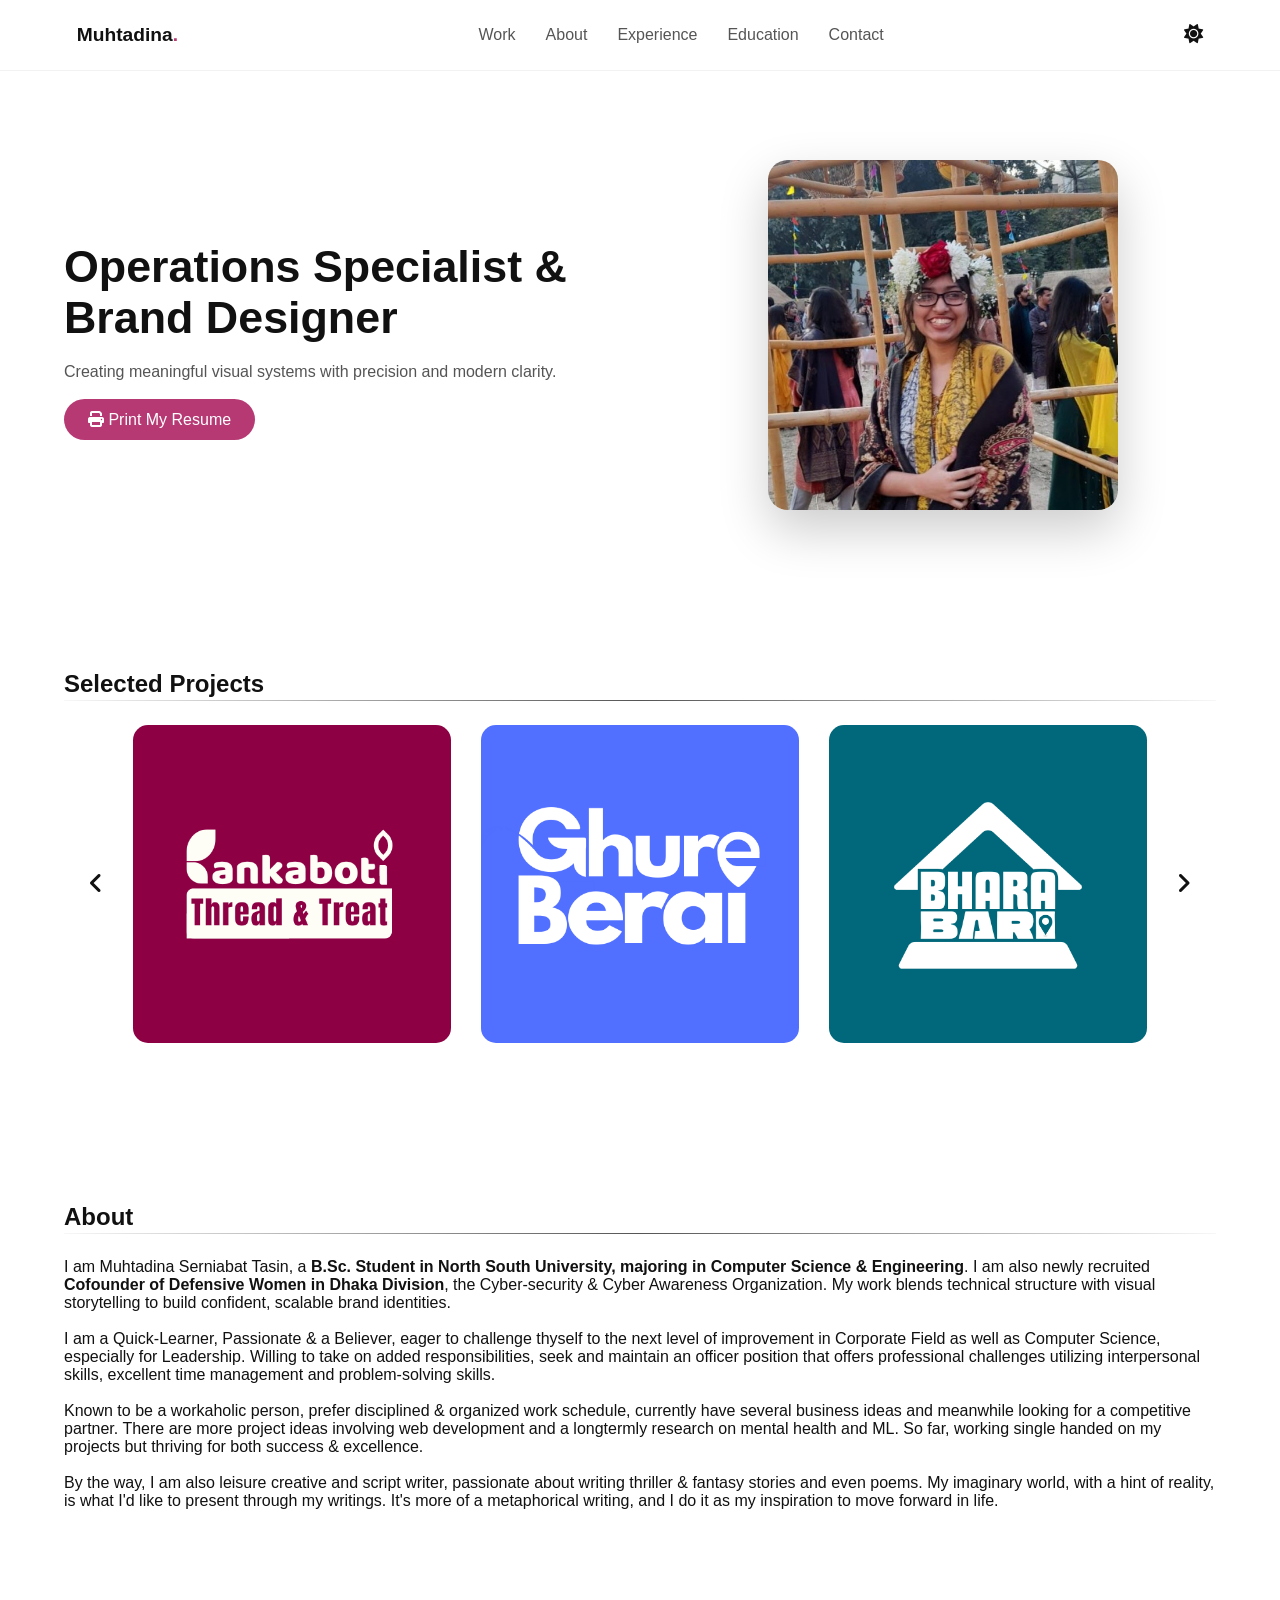
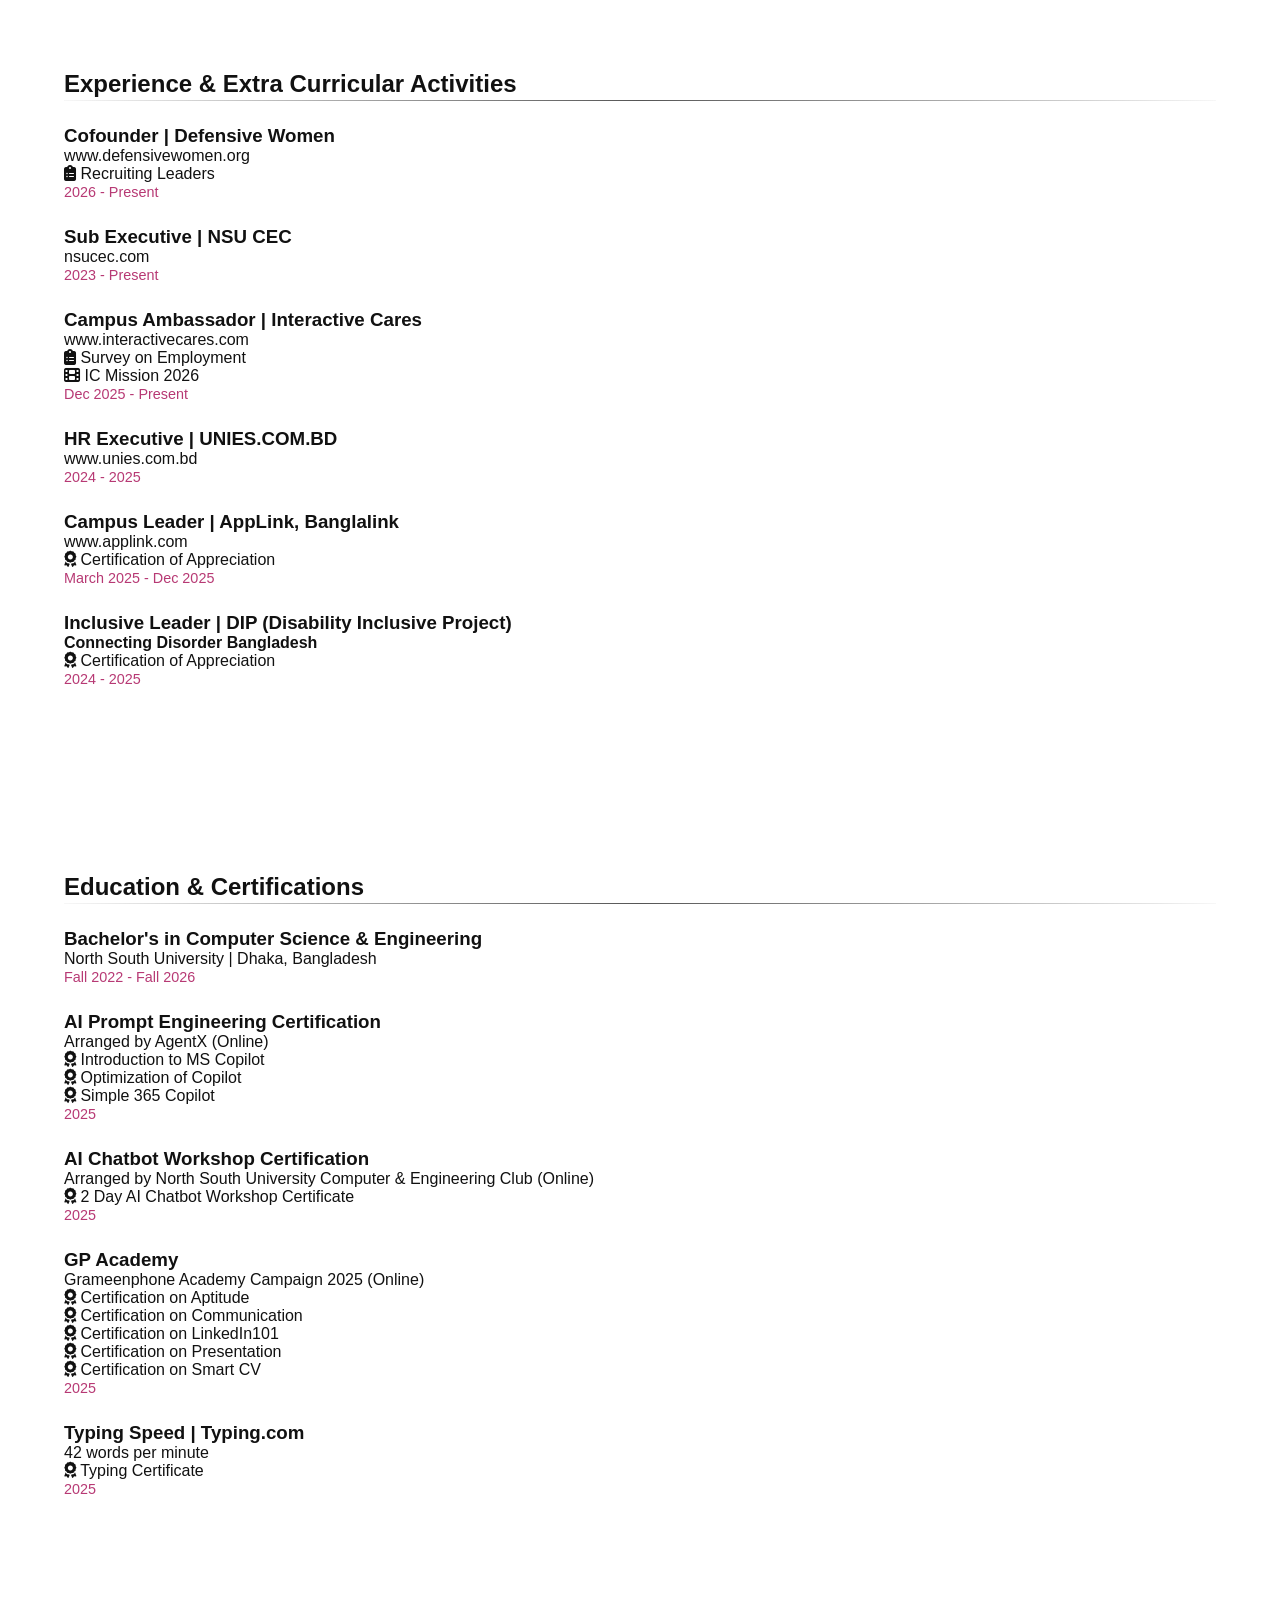
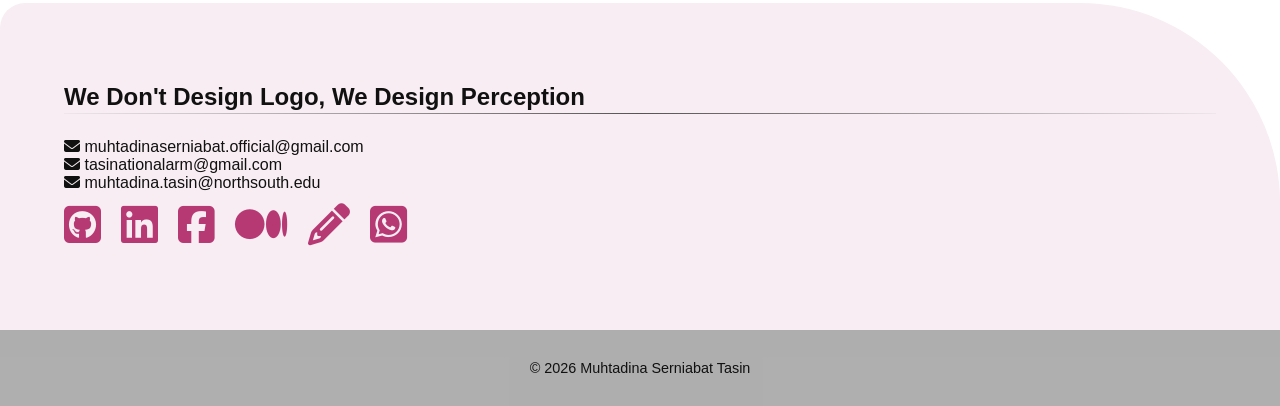
==== index.html @ e01508cd "first trial - brand designer portfolio - basic" ====
<!DOCTYPE html>
<html lang="en">
<head>
    <meta charset="UTF-8">
    <title>Muhtadina Serniabat Tasin</title>
    <meta name="viewport" content="width=device-width, initial-scale=1.0">

    <link href="https://fonts.googleapis.com/css2?family=Poppins:wght@300;400;600;800&display=swap" rel="stylesheet">
    <link rel="stylesheet" href="style.css">
    <link rel="stylesheet" href="https://cdnjs.cloudflare.com/ajax/libs/font-awesome/6.5.0/css/all.min.css">

</head>
<body>

<header>
    <nav class="container">
        <div class="logo">Muhtadina<span><b>.</b></span></div>

        <ul class="nav-links">
            <li><a href="#work">Work</a></li>
            <li><a href="#about">About</a></li>
            <li><a href="#experience">Experience</a></li>
            <li><a href="#education">Education</a></li>
            <!--<li><a href="#tools">Expertise</a></li>-->
            <li><a href="#contact">Contact</a></li>
        </ul>

        <div class="controls">
            <button id="theme-toggle"><i class="fa-solid fa-sun"></i></button>
            <div class="hamburger" id="hamburger">
                <span></span>
                <span></span>
                <span></span>
            </div>
        </div>
    </nav>
</header>

<section class="hero container">
    <div class="hero-flex">

        <div class="hero-text">
            <h1>Operations Specialist & Brand Designer</h1>
            <p>Creating meaningful visual systems with precision and modern clarity.</p>
            <a href="assets/resume.pdf" class="btn" target="_blank"><i class="fa-solid fa-print"></i> Print My Resume</a>
        </div>

        <div class="hero-image">
            <img src="assets/photo.jpg" alt="Muhtadina Serniabat Tasin">
        </div>

    </div>
</section>


<section id="work" class="work container">
    <h2>Selected Projects</h2>
    <div class="line"></div>

    <div class="carousel-container">
        <button class="arrow left" id="prev"><i class="fa-solid fa-angle-left"></i></button>
        <div class="carousel-wrapper">
        <div class="grid" id="carousel">
            <div class="card">
            <img src="assets/logos/kankaboti-inverse.png" alt="">
            <div class="overlay">
                <h3>Kankaboti Thread & Treat</h3>
                <div class="line"></div>
                <p>Bakery and Bottuques Brand metaphorically expressing the first letter of the Owner's name K as a butterfly's side, where the letter i presents the candle along with not just symbolizing the birthday candle, but also free-will; free-will to custommise the homemade goods.</p>
            </div>
            </div>

            <div class="card">
            <img src="assets/logos/ghureberai-inverse.png" alt="">
            <div class="overlay">
                <h3>Ghure Berai</h3>
                <div class="line"></div>
                <p>A Live-Mapping Website Brand where G stands for direction and e stands for Location Pin. The Color Green and Blue stand for the Calm Nature of Bangladesh.</p>
            </div>
            </div>

            <div class="card">
            <img src="assets/logos/BharaBari-inverse.png" alt="">
            <div class="overlay">
                <h3>Bhara Bari</h3>
                <div class="line"></div>
                <p>Rental House Service Brand especially to build a website, where the Location Pin in Letter - i stands for live-mapping feature.</p>
            </div>
            </div>

            <div class="card">
            <img src="assets/logos/AICatera-inverse.png" alt="">
            <div class="overlay">
                <h3>AI Catera</h3>
                <div class="line"></div>
                <p>An AI Based Catering System and Server Brand designed to implement in Restaurants to enhance their waitstaff system, replacing the waiters with simple cater machines.</p>
            </div>
            </div>

            <div class="card">
            <img src="assets/logos/ww-inverse.png" alt="">
            <div class="overlay">
                <h3>Whiskers & Wishes</h3>
                <div class="line"></div>
                <p>An Adoption Site with limited services just to Adopt Kittens. For a magical Visualization, the Letter i has a Star on it.</p>
            </div>
            </div>
        </div>
        </div>
        <button class="arrow right" id="next"><i class="fa-solid fa-angle-right"></i></button>
    </div>
</section>

<section id="about" class="about container">
    <h2>About</h2>
    <div class="line"></div>
    <p>
        I am Muhtadina Serniabat Tasin, a <b>B.Sc. Student in North South University, majoring 
        in Computer Science & Engineering</b>. I am also newly recruited <b>Cofounder
        of Defensive Women in Dhaka Division</b>, the Cyber-security & Cyber Awareness Organization. 
        My work blends technical structure with visual storytelling
        to build confident, scalable brand identities.
    </br>
    </br>
        I am a Quick-Learner, Passionate & a Believer, eager to challenge thyself to the 
        next level of improvement in Corporate Field as well as Computer Science, especially for Leadership. 
        Willing to take on added responsibilities, seek and maintain an officer position that offers 
        professional challenges utilizing interpersonal skills, excellent time management and problem-solving skills.
    </br>
    </br>
        Known to be a workaholic person, prefer disciplined & organized work schedule, 
        currently have several business ideas and meanwhile looking for a competitive partner. 
        There are more project ideas involving web development and a longtermly research on mental health and ML. So far, working single handed on my projects but thriving for both success & excellence.
    </br>
    </br>
        By the way, I am also leisure creative and script writer, passionate about writing thriller & fantasy stories and even poems. 
        My imaginary world, with a hint of reality, is what I'd like to present through my writings. It's more of a metaphorical writing, and I do it as my inspiration to move forward in life. 
    </p>
</section>

<section id="experience" class="achievements container">
    <h2>Experience & Extra Curricular Activities</h2>
    <div class="line"></div>

    <div class="timeline">
        <div class="timeline-item">
            <h3>Cofounder | Defensive Women</h3>
            <p>www.defensivewomen.org</p>
            <a href="https://forms.gle/N6rZ6SHcLqW2CNRSA" class="ex" target="_blank"><i class="fa-solid fa-clipboard-list"></i> Recruiting Leaders</a></br>
            <span>2026 - Present</span>
        </div>

        <div class="timeline-item">
            <h3>Sub Executive | NSU CEC</h3>
            <p>nsucec.com</p>
            <span>2023 - Present</span>
        </div>

        <div class="timeline-item">
            <h3>Campus Ambassador | Interactive Cares</h3>
            <p>www.interactivecares.com</p>
            <a href="https://forms.gle/6YZ4mcf4nHhk4Wwe7" class="ex" target="_blank"><i class="fa-solid fa-clipboard-list"></i> Survey on Employment</a></br>
            <a href="https://www.facebook.com/share/v/1ArR4DXmpF/" class="ex" target="_blank"><i class="fa-solid fa-film"></i> IC Mission 2026</a></br>
            <span>Dec 2025 - Present</span>
        </div>

        <div class="timeline-item">
            <h3>HR Executive | UNIES.COM.BD</h3>
            <p>www.unies.com.bd</p>
            <span>2024 - 2025</span>
        </div>

        <div class="timeline-item">
            <h3>Campus Leader | AppLink, Banglalink</h3>
            <p>www.applink.com</p>
            <a href="assets/certificates/1770057919396.jpg" class="ex" target="_blank"><i class="fa-solid fa-award"></i> Certification of Appreciation</a></br>
            <span>March 2025 - Dec 2025</span>
        </div>

        <div class="timeline-item">
            <h3>Inclusive Leader | DIP (Disability Inclusive Project)</h3>
            <p><b>Connecting Disorder Bangladesh</b></p>
            <p></p>
            <a href="assets/certificates/dip_certificate.pdf" class="ex" target="_blank"><i class="fa-solid fa-award"></i> Certification of Appreciation</a></br>
            <span>2024 - 2025</span>
        </div>
    </div>
</section>

<section id="education" class="achievements container">
    <h2>Education & Certifications</h2>
    <div class="line"></div>

    <div class="timeline">
        <div class="timeline-item">
            <h3>Bachelor's in Computer Science & Engineering</h3>
            <p>North South University | Dhaka, Bangladesh</p>
            <span>Fall 2022 - Fall 2026</span>
        </div>

        <div class="timeline-item">
            <h3>AI Prompt Engineering Certification</h3>
            <p>Arranged by AgentX (Online)</p>
            <a href="assets/certificates/intro_to_365copilot-muhtadina_ Microsoft Learn.pdf" class="ex" target="_blank"><i class="fa-solid fa-award"></i> Introduction to MS Copilot</a></br>
            <a href="assets/certificates/optimize - muhtadinaserniabattasin-2496 _ Microsoft Learn.pdf" class="ex" target="_blank"><i class="fa-solid fa-award"></i> Optimization of Copilot</a></br>
            <a href="assets/certificates/simple365copilot-muhtadina_ Microsoft Learn.pdf" class="ex" target="_blank"><i class="fa-solid fa-award"></i> Simple 365 Copilot</a></br>
            <span>2025</span>
        </div>

        <div class="timeline-item">
            <h3>AI Chatbot Workshop Certification</h3>
            <p>Arranged by North South University Computer & Engineering Club (Online)</p>
            <a href="assets/certificates/d8b42b38.png" class="ex" target="_blank"><i class="fa-solid fa-award"></i> 2 Day AI Chatbot Workshop Certificate</a></br>
            <span>2025</span>
        </div>

        <div class="timeline-item">
            <h3>GP Academy</h3>
            <p>Grameenphone Academy Campaign 2025 (Online)</p>
            <a href="assets/certificates/Certificate-aptitude.pdf" class="ex" target="_blank"><i class="fa-solid fa-award"></i> Certification on Aptitude</a></br>
            <a href="assets/certificates/Certificate-artofCommunication.pdf" class="ex" target="_blank"><i class="fa-solid fa-award"></i> Certification on Communication</a></br>
            <a href="assets/certificates/Certificate-linkedin101.pdf" class="ex" target="_blank"><i class="fa-solid fa-award"></i> Certification on LinkedIn101</a></br>
            <a href="assets/certificates/Certificate-presentation.pdf" class="ex" target="_blank"><i class="fa-solid fa-award"></i> Certification on Presentation</a></br>
            <a href="assets/certificates/Certificate-smartCV.pdf" class="ex" target="_blank"><i class="fa-solid fa-award"></i> Certification on Smart CV</a></br>
            <span>2025</span>
        </div>

        <div class="timeline-item">
            <h3>Typing Speed | Typing.com</h3>
            <p>42 words per minute</p>
            <a href="assets/certificates/TypingCertification.pdf" class="ex" target="_blank"><i class="fa-solid fa-award"></i> Typing Certificate</a></br>
            <span>2025</span>
        </div>
    </div>
</section>

<!--<section id="tools" class="achievements container">
    <h2>Expertise: Tools & Software</h2>
    <div class="line"></div>
    <i class="fa-brands fa-figma"></i>
    
    <i class="fa-solid fa-clipboard-question"></i>
</section>-->

<div class="contact_div">
<section id="contact" class="contact container">
    <h2>We Don't Design Logo, We Design Perception</h2>
    <div class="line"></div>
    <p><i class="fa-solid fa-envelope"></i> muhtadinaserniabat.official@gmail.com</p>
    <p><i class="fa-solid fa-envelope"></i> tasinationalarm@gmail.com</p>
    <p><i class="fa-solid fa-envelope"></i> muhtadina.tasin@northsouth.edu</p>
    <div class="links">
        <a href="https://github.com/Muhtadina" target="_blank"><i class="fa-brands fa-square-github"></i></a>
        <a href="https://linkedin.com/in/muhtadina-serniabat-tasin" target="_blank"><i class="fa-brands fa-linkedin"></i></a>
        <a href="https://www.facebook.com/mutadinaserniabat.tasin/" target="_blank"><i class="fa-brands fa-square-facebook"></i></a>
        <a href="https://medium.com/@muhtadinatasin" target="_blank"><i class="fa-brands fa-medium"></i></a>
        <a href="https://www.wattpad.com/user/d_pressed_chicken" target="_blank"><i class="fa-solid fa-pencil"></i></a>
        <a href="https://whatsapp.com/" target="_blank"><i class="fa-brands fa-square-whatsapp"></i></a>
    </div>
</section>
</div>

<footer>
    <p>© 2026 Muhtadina Serniabat Tasin</p>
</footer>

<script src="script.js"></script>
</body>
</html>
---- style.css ----
:root {
    --bg: #ffffff;
    --text: #111111;
    --secondary: #555;
    --secondary-hover: #111111;
    --accent: #b73974;
    --accent-hover: #ff8fc3;
    --card-bg: #f5f5f5;
    --nav-shadow: rgb(255 255 255 10%);
    --line:linear-gradient(1deg, 
    transparent, #555, transparent);
    --footer: #828282a4;
    --contact:#f7edf3;
    --box-shadow: 0 20px 50px rgba(0,0,0,0.2);
}

[data-theme="dark"] {
    --bg: #0f0f14;
    --text: #ffffff;
    --secondary: #aaaaaa;
    --secondary-hover: #ffffff;
    --accent: #b73974;
    --accent-hover: #ff8fc3;
    --card-bg: #1a1a25;
    --nav-shadow: rgba(255, 255, 255, 0.5);
    --line: linear-gradient(0deg, 
    transparent, #c6c6c6, transparent);
    --footer: #000000;
    --contact:#1d0011;
    --box-shadow: 0 20px 50px rgba(255, 255, 255, 0.2);
}

* {
    margin: 0;
    padding: 0;
    box-sizing: border-box;
    transition: background 0.3s ease, color 0.3s ease;
}

body {
    font-family: 'Verdana', sans-serif;
    background: var(--bg);
    color: var(--text);
}

.container {
    width: min(1200px, 90%);
    margin: auto;
    padding: 80px 0;
}

/* NAV */

header {
    position: fixed;
    top: 0;
    left: 0;
    width: 100%;
    background: var(--bg);
    z-index: 1000;
    border-bottom: 1px solid rgba(0,0,0,0.05);
}

nav {
    display: flex;
    justify-content: space-between;
    align-items: center;
    height: 70px;          /* Controlled height */
    padding: 0;            /* Remove vertical padding */
}

/* Make logo smaller */
.logo {
    font-weight: 800;
    font-size: 1.2rem;     
}

header .container {
    padding-left: 6%;
    padding-right: 6%;
    padding-top: 0;
    padding-bottom: 0;
    width: 100%;

    /*Glassmorphism Effect
    background: rgb(15 23 42/60%);*/

    backdrop-filter: blur(14px);
    -webskit-backdrop-filter: blur(14px);
    border-bottom: 1px solid var(--nav-shadow);
}


.logo span {
    color: var(--accent);
}

.nav-links {
    display: flex;
    gap: 30px;
    list-style: none;
}

.nav-links a {
    text-decoration: none;
    color: var(--secondary);
}

.nav-links a:hover{
    color: var(--secondary-hover);
    transition: 0.3s;
    border-bottom: 1.5px solid var(--secondary-hover);
}

.controls {
    display: flex;
    gap: 15px;
    align-items: center;
}

.controls button{
    color:var(--text);
}

#theme-toggle {
    border: none;
    background: none;
    font-size: 1.2rem;
    cursor: pointer;
}

/* Hamburger */

.hamburger {
    display: none;
    flex-direction: column;
    gap: 4px;
    cursor: pointer;
}

.hamburger span {
    width: 25px;
    height: 3px;
    background: var(--text);
}

/* HERO */

.hero {
    padding-top: 160px;
}

.hero h1 {
    font-size: clamp(2rem, 5vw, 2.8rem);
    margin-bottom: 20px;
}

.hero p {
    color: var(--secondary);
    margin-bottom: 30px;
}

.btn {
    background: var(--accent);
    padding: 12px 24px;
    border-radius: 30px;
    text-decoration: none;
    color: white;
}

.btn:hover{
    background: var(--accent-hover);
    color: #000000;
}

.hero-flex {
    display: flex;
    align-items: center;
    justify-content: space-between;
    gap: 60px;
}

.hero-text {
    flex: 1;
}

.hero-image {
    flex: 1;
    display: flex;
    justify-content: center;
}

.hero-image img {
    width: 350px;
    max-width: 100%;
    border-radius: 20px;
    box-shadow: var(--box-shadow);
}

@media (max-width: 768px) {

    .hero-flex {
        flex-direction: column;
        text-align: center;
    }

    .hero-image {
        margin-top: 30px;
    }

    .hero-image img {
        width: 250px;
    }
}

/* Horizontal Line*/
.line{
    width: 100%;
    height: 1px; 
    background: var(--line);
    margin-top: 2px;
    margin-bottom: 24px;
}

/* WORK */
.grid {
    display: flex;
    gap: 30px;
    transition: transform 0.5s ease;
}

.card {
    min-width: calc((100% - 60px) / 3);
}

/* Tablet */
@media (max-width: 992px) {
    .card {
        min-width: calc((100% - 30px) / 2);
    }
}

/* Mobile */
@media (max-width: 600px) {
    .card {
        min-width: 100%;
    }
}

.carousel-container {
    position: relative;
    margin: 0 6%;
}

.carousel-wrapper {
    overflow: hidden;
}

/* arrows */
.arrow {
    position: absolute;
    top: 50%;
    transform: translateY(-50%);
    border: none;
    color: var(--text);
    font-size: 1.5rem;
    padding: 12px 16px;
    cursor: pointer;
    border-radius: 50%;
    z-index: 20;
    background: none;
}

.arrow:hover{
    background: var(--accent);
    transition: 0.5s;
}

.arrow.left {
    left: -60px;  /* outside */
}

.arrow.right {
    right: -60px; /* outside */
}

.card {
    position: relative;
    border-radius: 15px;
    overflow: hidden;
}

.card img {
    width: 100%;
    display: block;
}

.overlay {
    position: absolute;
    bottom: 0;
    background: linear-gradient(to top, rgba(0,0,0,0.7), transparent);
    color: white;
    padding: 20px;
    opacity: 0;
    transition: 0.4s;
}

.card:hover .overlay{
    opacity: 1;
}

.card:hover img{
    filter: blur(10px);
    -webskit-filter: blur(10px);
    transition: 0.4s;
}

/* TIMELINE */

.timeline-item {
    margin-bottom: 25px;
}

.timeline-item span {
    color: var(--accent);
    font-size: 0.9rem;
}

.timeline-item a{
    text-decoration: none;
    color: var(--text);
    padding-top: 5px;
}

/* CONTACT */
.contact_div{
    background: var(--contact);
    border-top-left-radius:25px;
    border-top-right-radius:200px;
    border-top: 2px solid var(--nav-shadow);
}

.links {
    display: flex;
    gap: 20px;
    margin-top: 10px;
}

.links a {
    text-decoration: none;
    color: var(--accent);
    font-size: 42px;
}

/* FOOTER */

footer {
    text-align: center;
    padding: 30px;
    font-size: 0.9rem;
    background-color: var(--footer);
}

/* MOBILE */

@media(max-width: 768px) {

    .nav-links {
        position: fixed;
        top: 70px;
        right: -100%;
        background: var(--bg);
        flex-direction: column;
        width: 200px;
        padding: 30px;
        transition: 0.3s;
    }

    .nav-links.active {
        right: 0;
    }

    .hamburger {
        display: flex;
    }
}
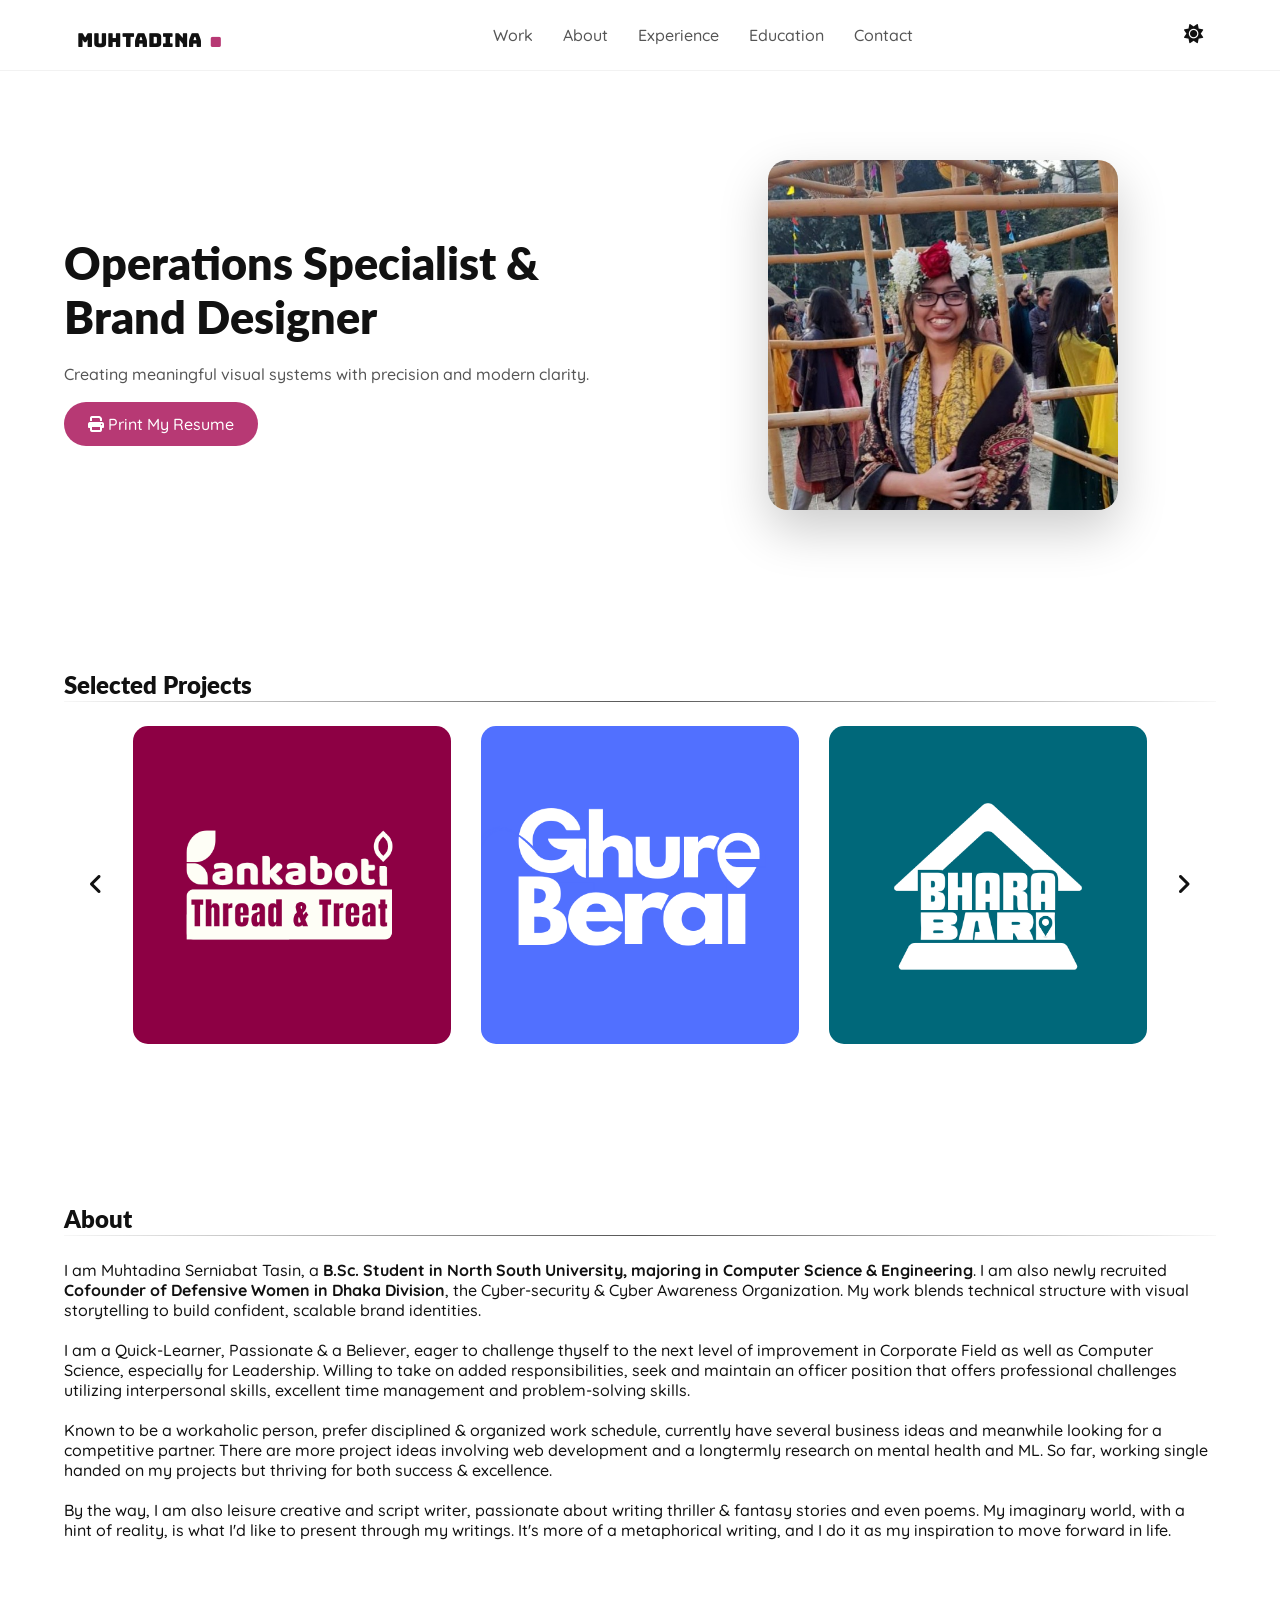
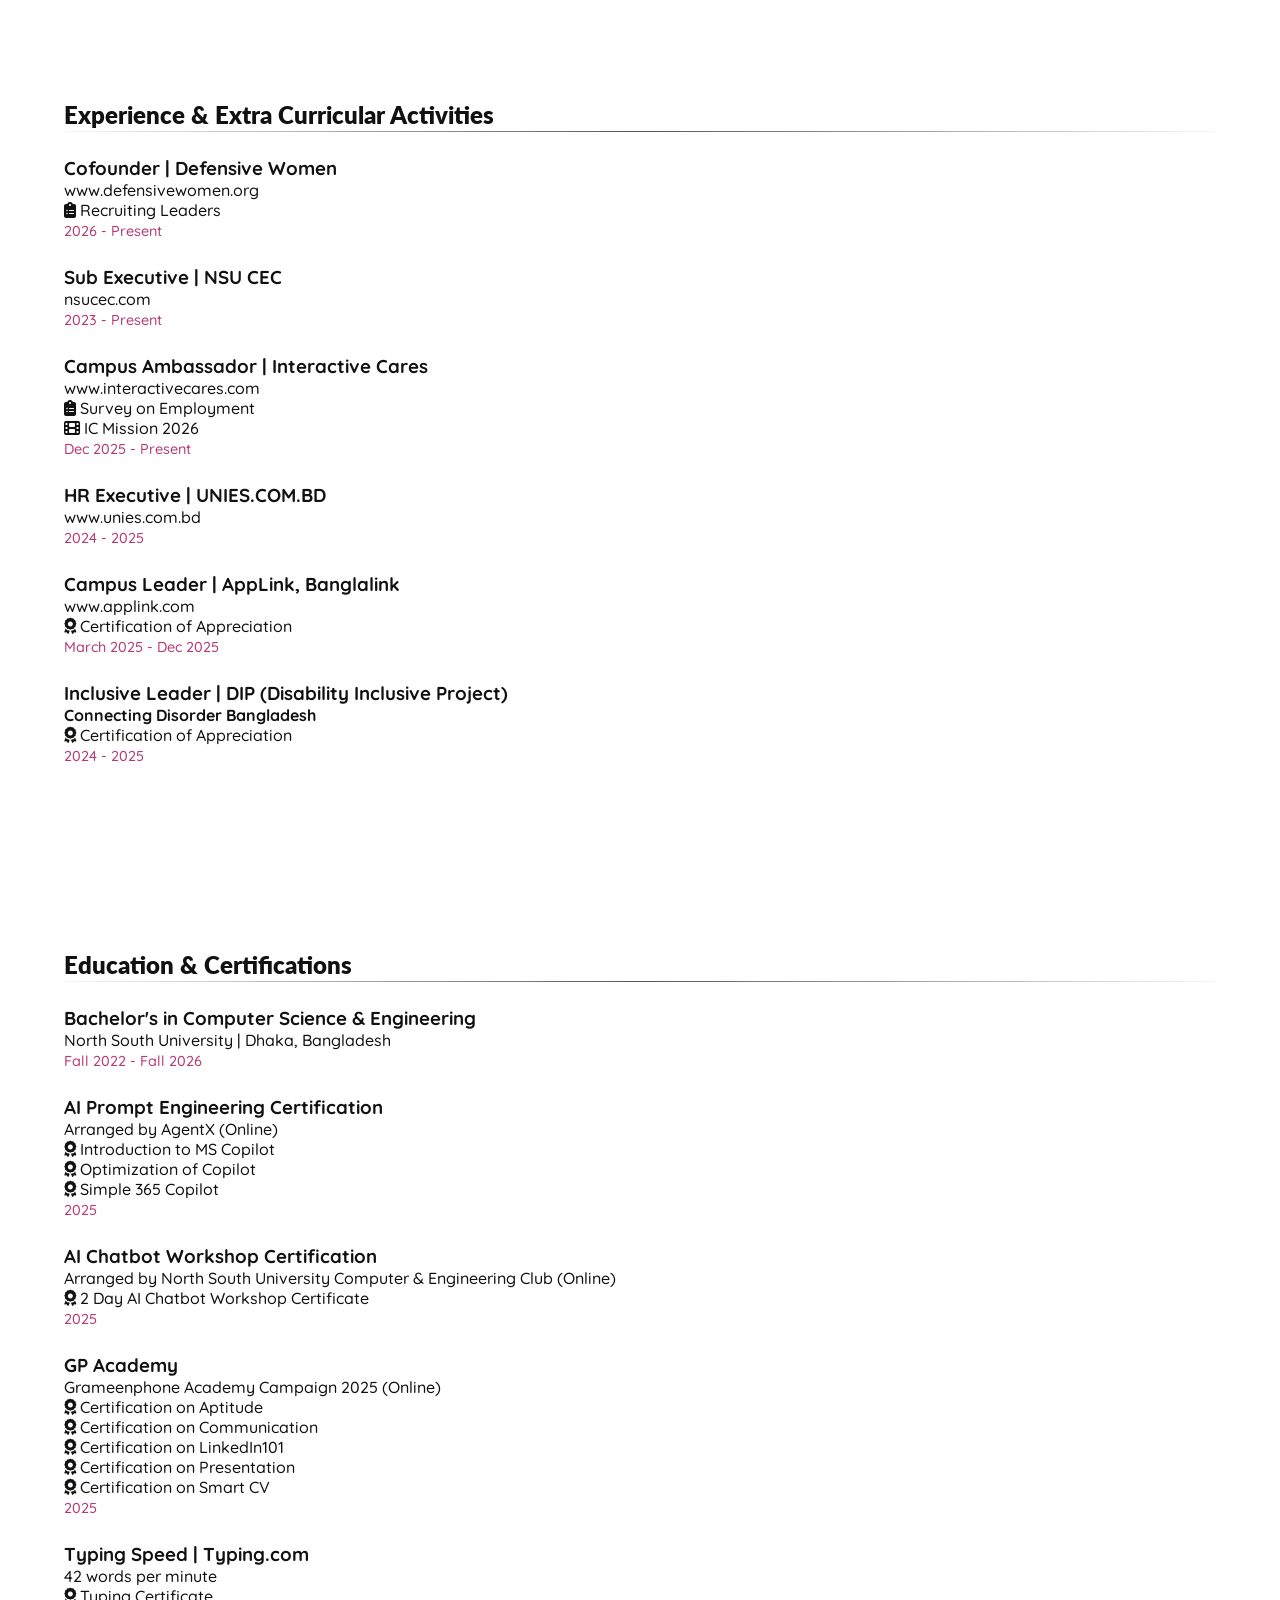
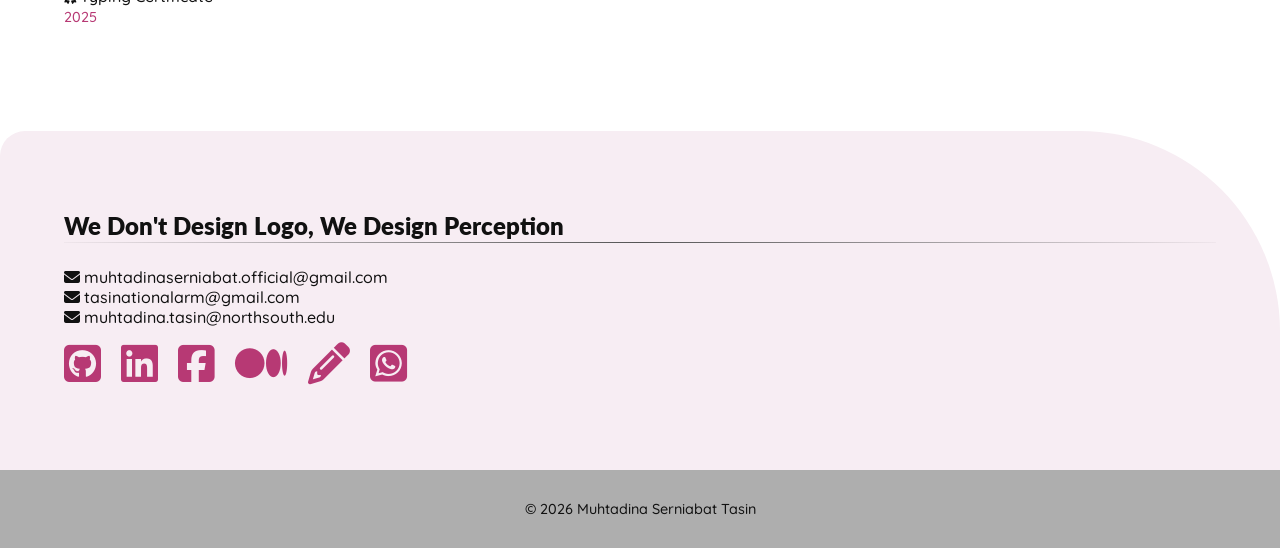
==== commit 5d4ca81a: "update 1" ====
--- a/index.html
+++ b/index.html
@@ -9,12 +9,16 @@
     <link rel="stylesheet" href="style.css">
     <link rel="stylesheet" href="https://cdnjs.cloudflare.com/ajax/libs/font-awesome/6.5.0/css/all.min.css">
 
+    <link rel="preconnect" href="https://fonts.googleapis.com">
+    <link rel="preconnect" href="https://fonts.gstatic.com" crossorigin>
+    <link href="https://fonts.googleapis.com/css2?family=Anton&family=Arimo:ital,wght@0,400..700;1,400..700&family=Betania+Patmos+In&family=Betania+Patmos+In+GDL&family=Bungee&family=Hind+Siliguri:wght@300;400;500;600;700&family=Inconsolata:wght@200..900&family=Lato:ital,wght@0,100;0,300;0,400;0,700;0,900;1,100;1,300;1,400;1,700;1,900&family=Lobster+Two:ital,wght@0,400;0,700;1,400;1,700&family=Merriweather:ital,opsz,wght@0,18..144,300..900;1,18..144,300..900&family=Montserrat:ital,wght@0,100..900;1,100..900&family=Oswald:wght@200..700&family=Playwrite+AT:ital,wght@0,100..400;1,100..400&family=Quicksand:wght@300..700&family=Roboto+Condensed:ital,wght@0,100..900;1,100..900&family=Roboto:ital,wght@0,100..900;1,100..900&family=Ubuntu:ital,wght@0,300;0,400;0,500;0,700;1,300;1,400;1,500;1,700&display=swap" rel="stylesheet">
+
 </head>
 <body>
 
 <header>
     <nav class="container">
-        <div class="logo">Muhtadina<span><b>.</b></span></div>
+        <div class="logo">Muhtadina<span><b> .</b></span></div>
 
         <ul class="nav-links">
             <li><a href="#work">Work</a></li>
@@ -63,47 +67,47 @@
         <div class="grid" id="carousel">
             <div class="card">
             <img src="assets/logos/kankaboti-inverse.png" alt="">
-            <div class="overlay">
+            <a href="kankaboti.html"><div class="overlay">
                 <h3>Kankaboti Thread & Treat</h3>
                 <div class="line"></div>
                 <p>Bakery and Bottuques Brand metaphorically expressing the first letter of the Owner's name K as a butterfly's side, where the letter i presents the candle along with not just symbolizing the birthday candle, but also free-will; free-will to custommise the homemade goods.</p>
-            </div>
+            </div></a>
             </div>
 
             <div class="card">
             <img src="assets/logos/ghureberai-inverse.png" alt="">
-            <div class="overlay">
+            <a href="ghureberai.html"><div class="overlay">
                 <h3>Ghure Berai</h3>
                 <div class="line"></div>
                 <p>A Live-Mapping Website Brand where G stands for direction and e stands for Location Pin. The Color Green and Blue stand for the Calm Nature of Bangladesh.</p>
-            </div>
+            </div></a>
             </div>
 
             <div class="card">
             <img src="assets/logos/BharaBari-inverse.png" alt="">
-            <div class="overlay">
+            <a href="bharabari.html"><div class="overlay">
                 <h3>Bhara Bari</h3>
                 <div class="line"></div>
                 <p>Rental House Service Brand especially to build a website, where the Location Pin in Letter - i stands for live-mapping feature.</p>
-            </div>
+            </div></a>
             </div>
 
             <div class="card">
             <img src="assets/logos/AICatera-inverse.png" alt="">
-            <div class="overlay">
+            <a href="aicatera.html"><div class="overlay">
                 <h3>AI Catera</h3>
                 <div class="line"></div>
                 <p>An AI Based Catering System and Server Brand designed to implement in Restaurants to enhance their waitstaff system, replacing the waiters with simple cater machines.</p>
-            </div>
+            </div></a>
             </div>
 
             <div class="card">
             <img src="assets/logos/ww-inverse.png" alt="">
-            <div class="overlay">
+            <a href="ww.html"><div class="overlay">
                 <h3>Whiskers & Wishes</h3>
                 <div class="line"></div>
                 <p>An Adoption Site with limited services just to Adopt Kittens. For a magical Visualization, the Letter i has a Star on it.</p>
-            </div>
+            </div></a>
             </div>
         </div>
         </div>
--- a/style.css
+++ b/style.css
@@ -38,9 +38,15 @@
 }
 
 body {
-    font-family: 'Verdana', sans-serif;
+    font-family: 'Quicksand', sans-serif;
+    font-weight: 500;
     background: var(--bg);
     color: var(--text);
+}
+
+body h1, h2{
+    font-family: 'Lato', sans-serif;
+    font-weight: 800; 
 }
 
 .container {
@@ -71,8 +77,12 @@
 
 /* Make logo smaller */
 .logo {
-    font-weight: 800;
+    font-family: "Bungee", sans-serif;
+    font-weight: 400;
     font-size: 1.2rem;     
+}
+.logo b{
+    font-size: 2rem;
 }
 
 header .container {
@@ -211,6 +221,13 @@
     .hero-image img {
         width: 250px;
     }
+}
+
+.logo-bg img{
+    width: 70%;
+    height: 50%;
+    border-radius: 5px;
+    border: 2px solid rgb(51, 0, 255);
 }
 
 /* Horizontal Line*/
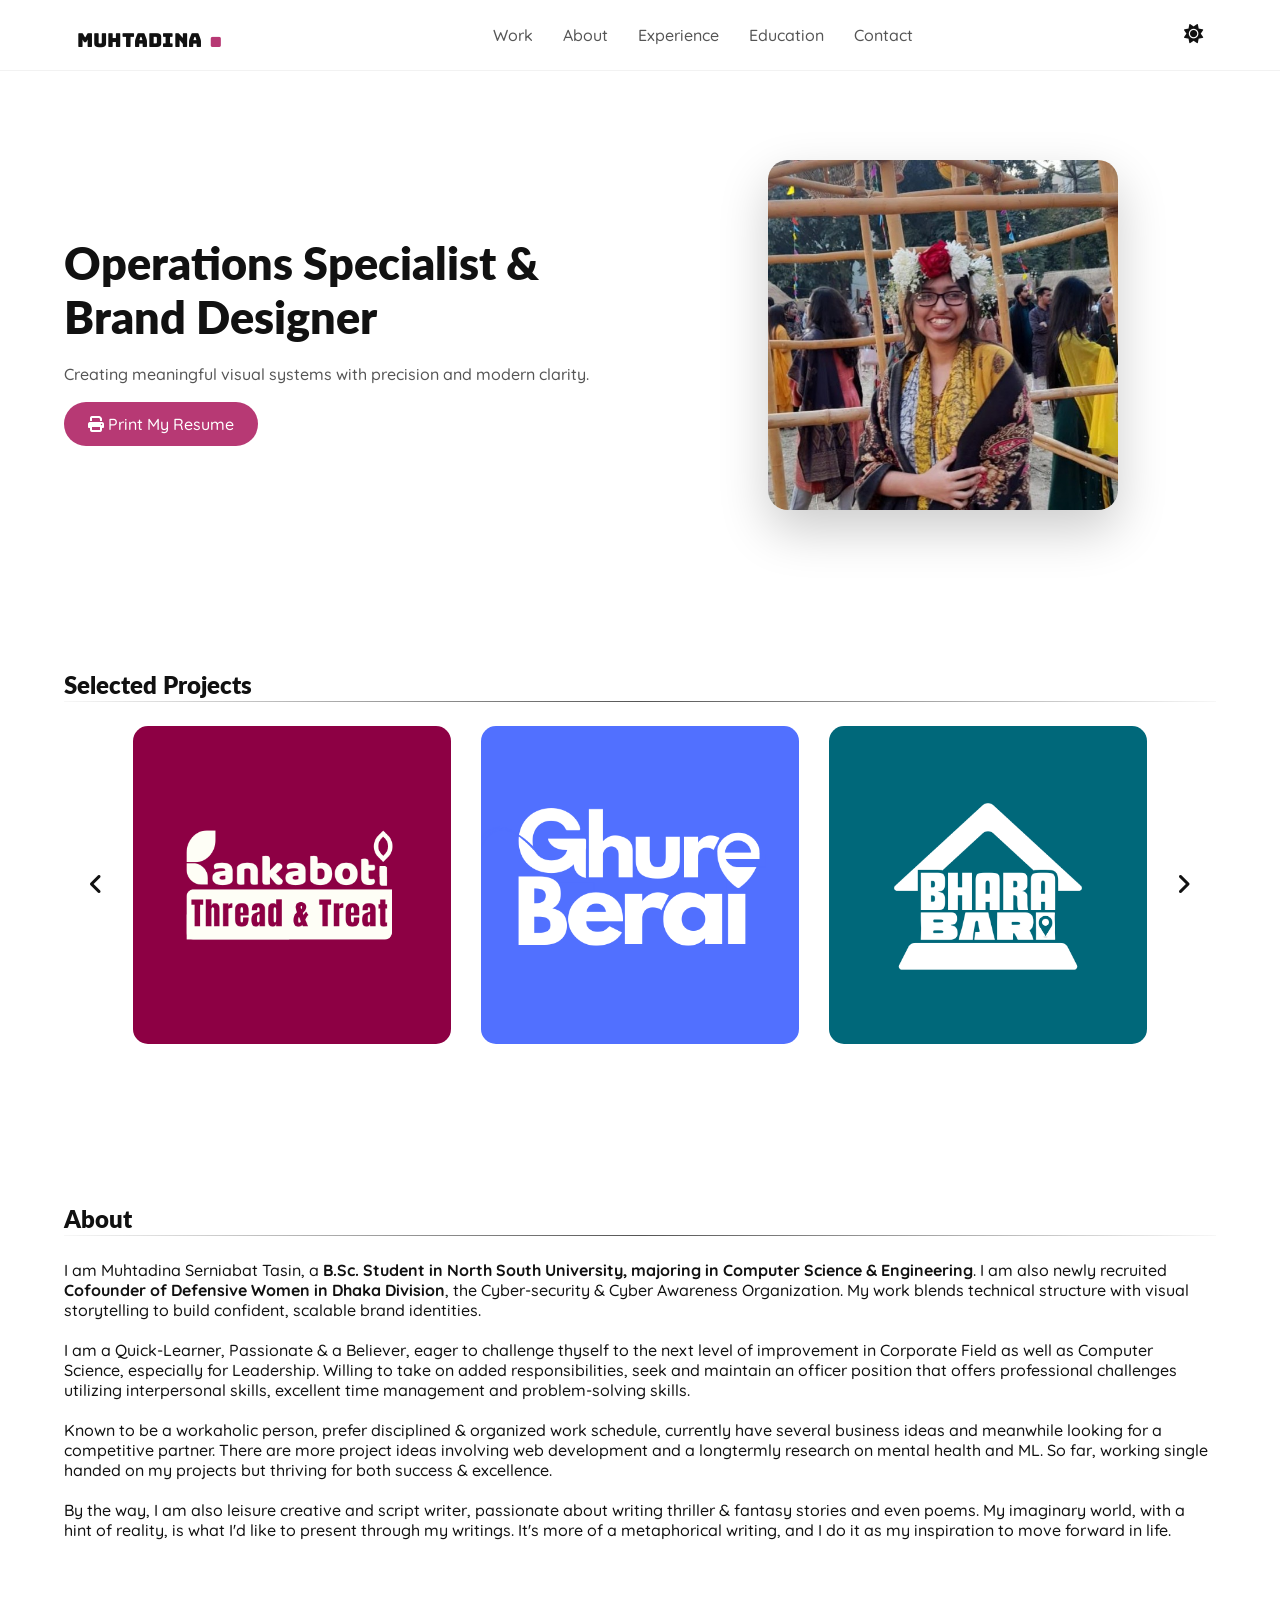
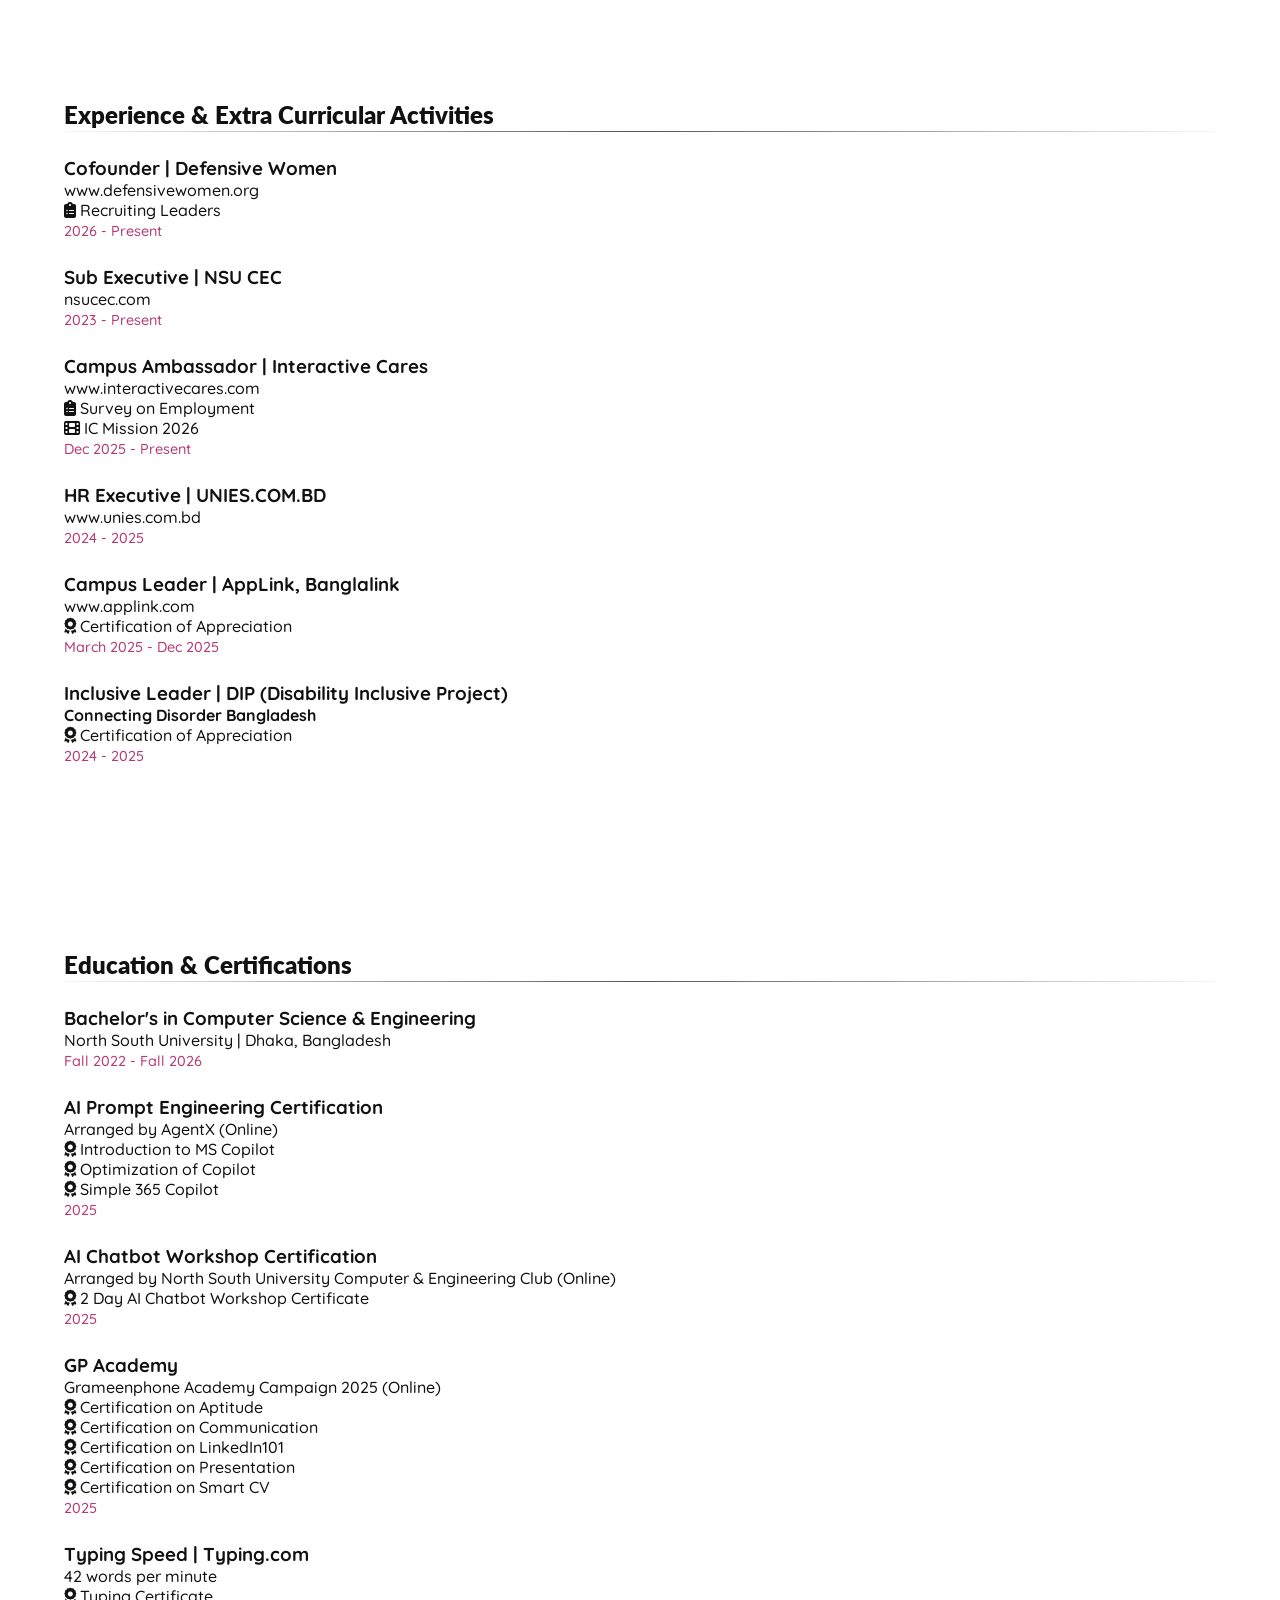
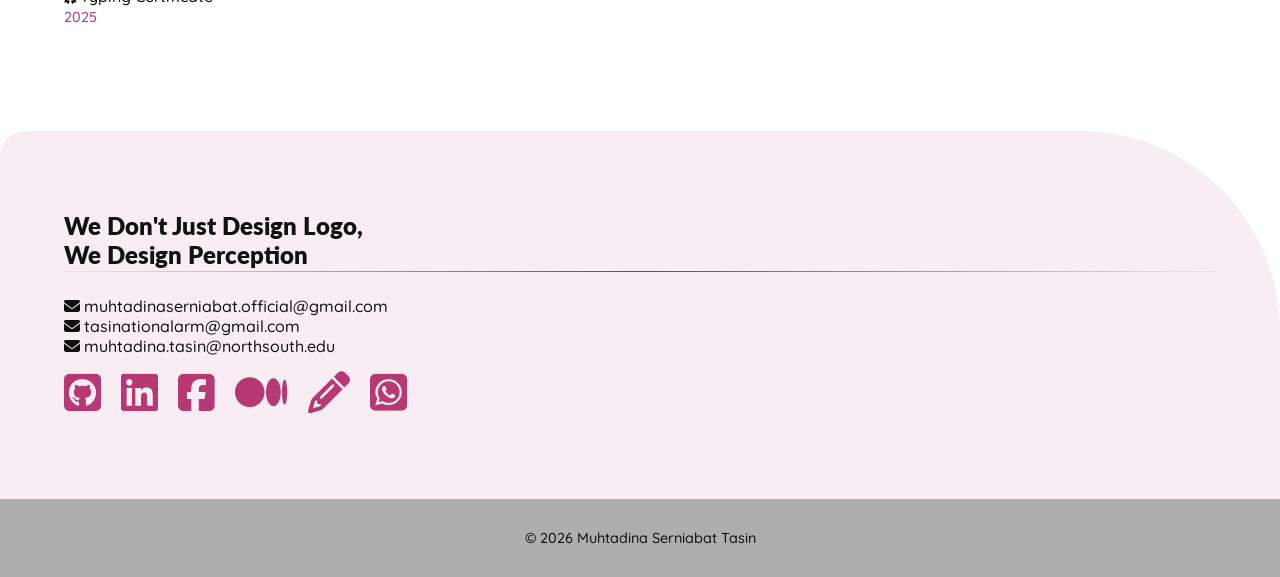
==== commit f7d81be9: "update 2" ====
--- a/index.html
+++ b/index.html
@@ -248,7 +248,7 @@
 
 <div class="contact_div">
 <section id="contact" class="contact container">
-    <h2>We Don't Design Logo, We Design Perception</h2>
+    <h2>We Don't Just Design Logo, </br>We Design Perception</h2>
     <div class="line"></div>
     <p><i class="fa-solid fa-envelope"></i> muhtadinaserniabat.official@gmail.com</p>
     <p><i class="fa-solid fa-envelope"></i> tasinationalarm@gmail.com</p>
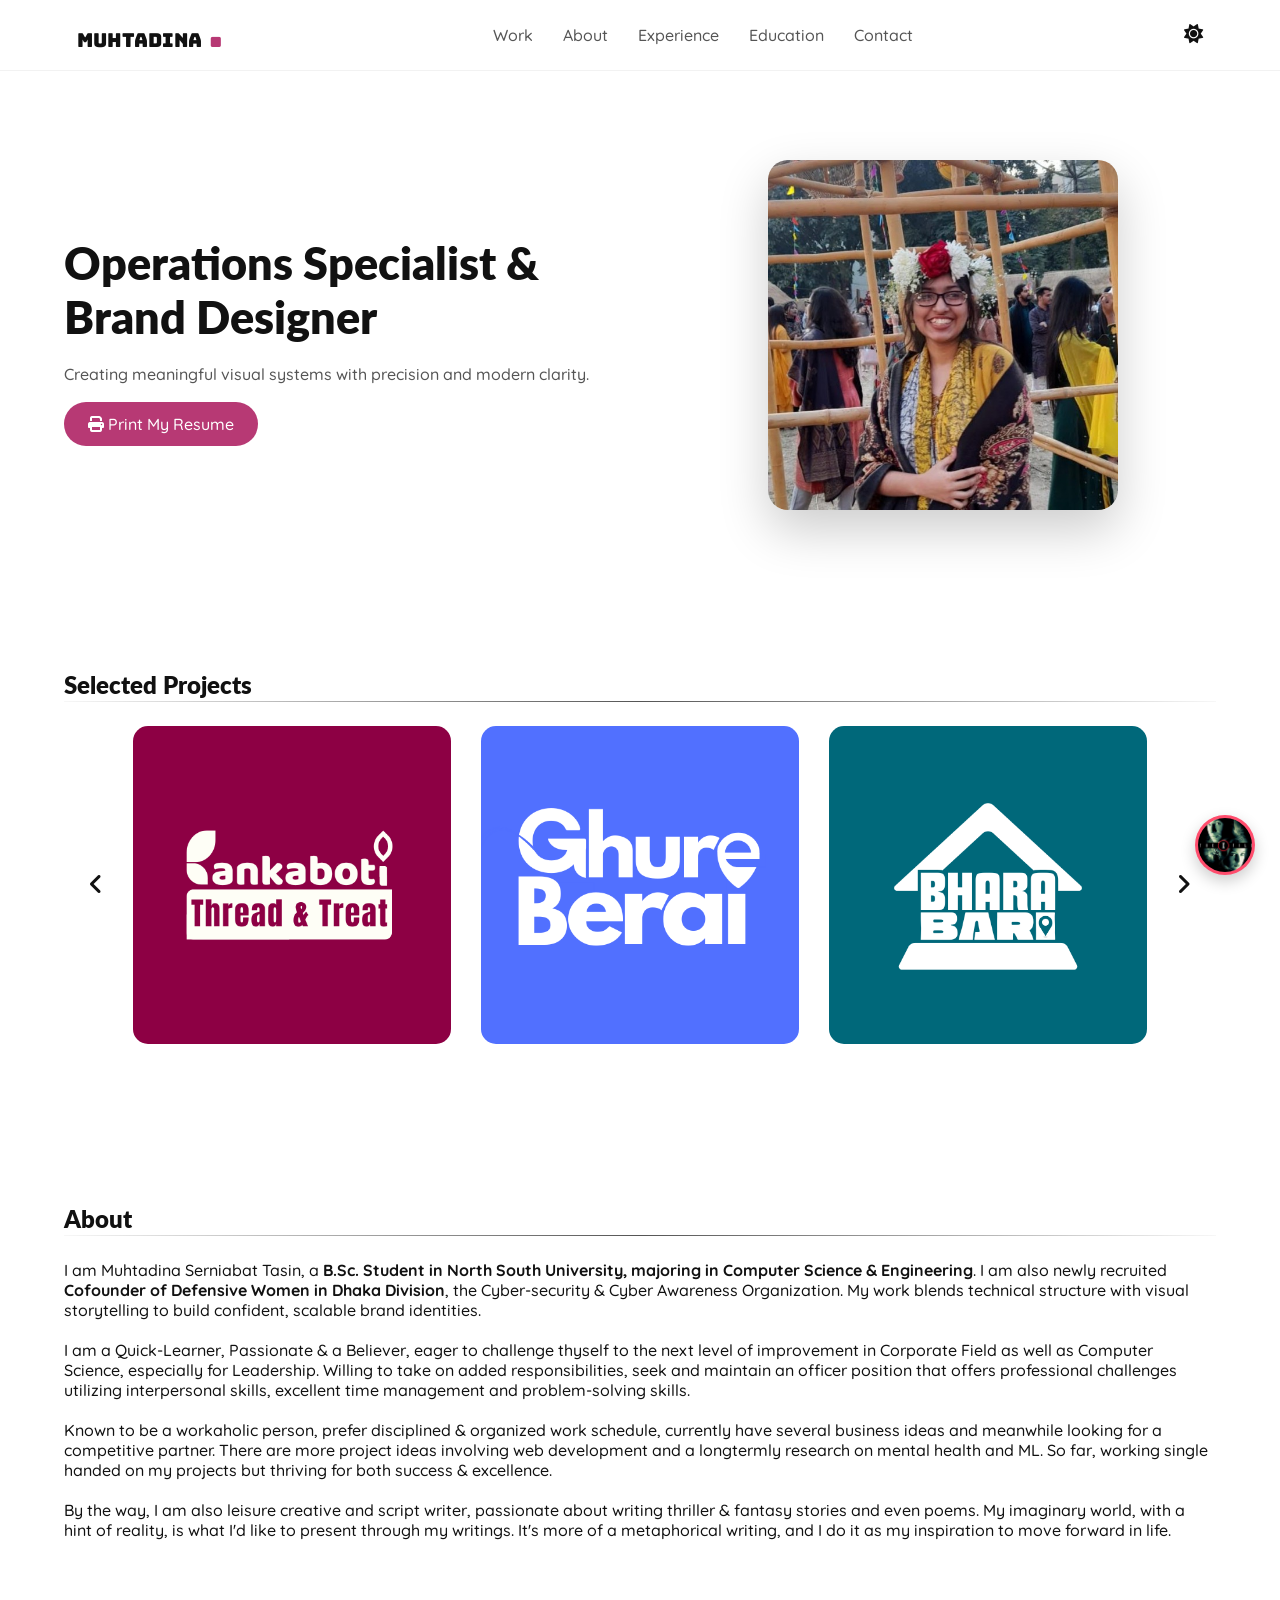
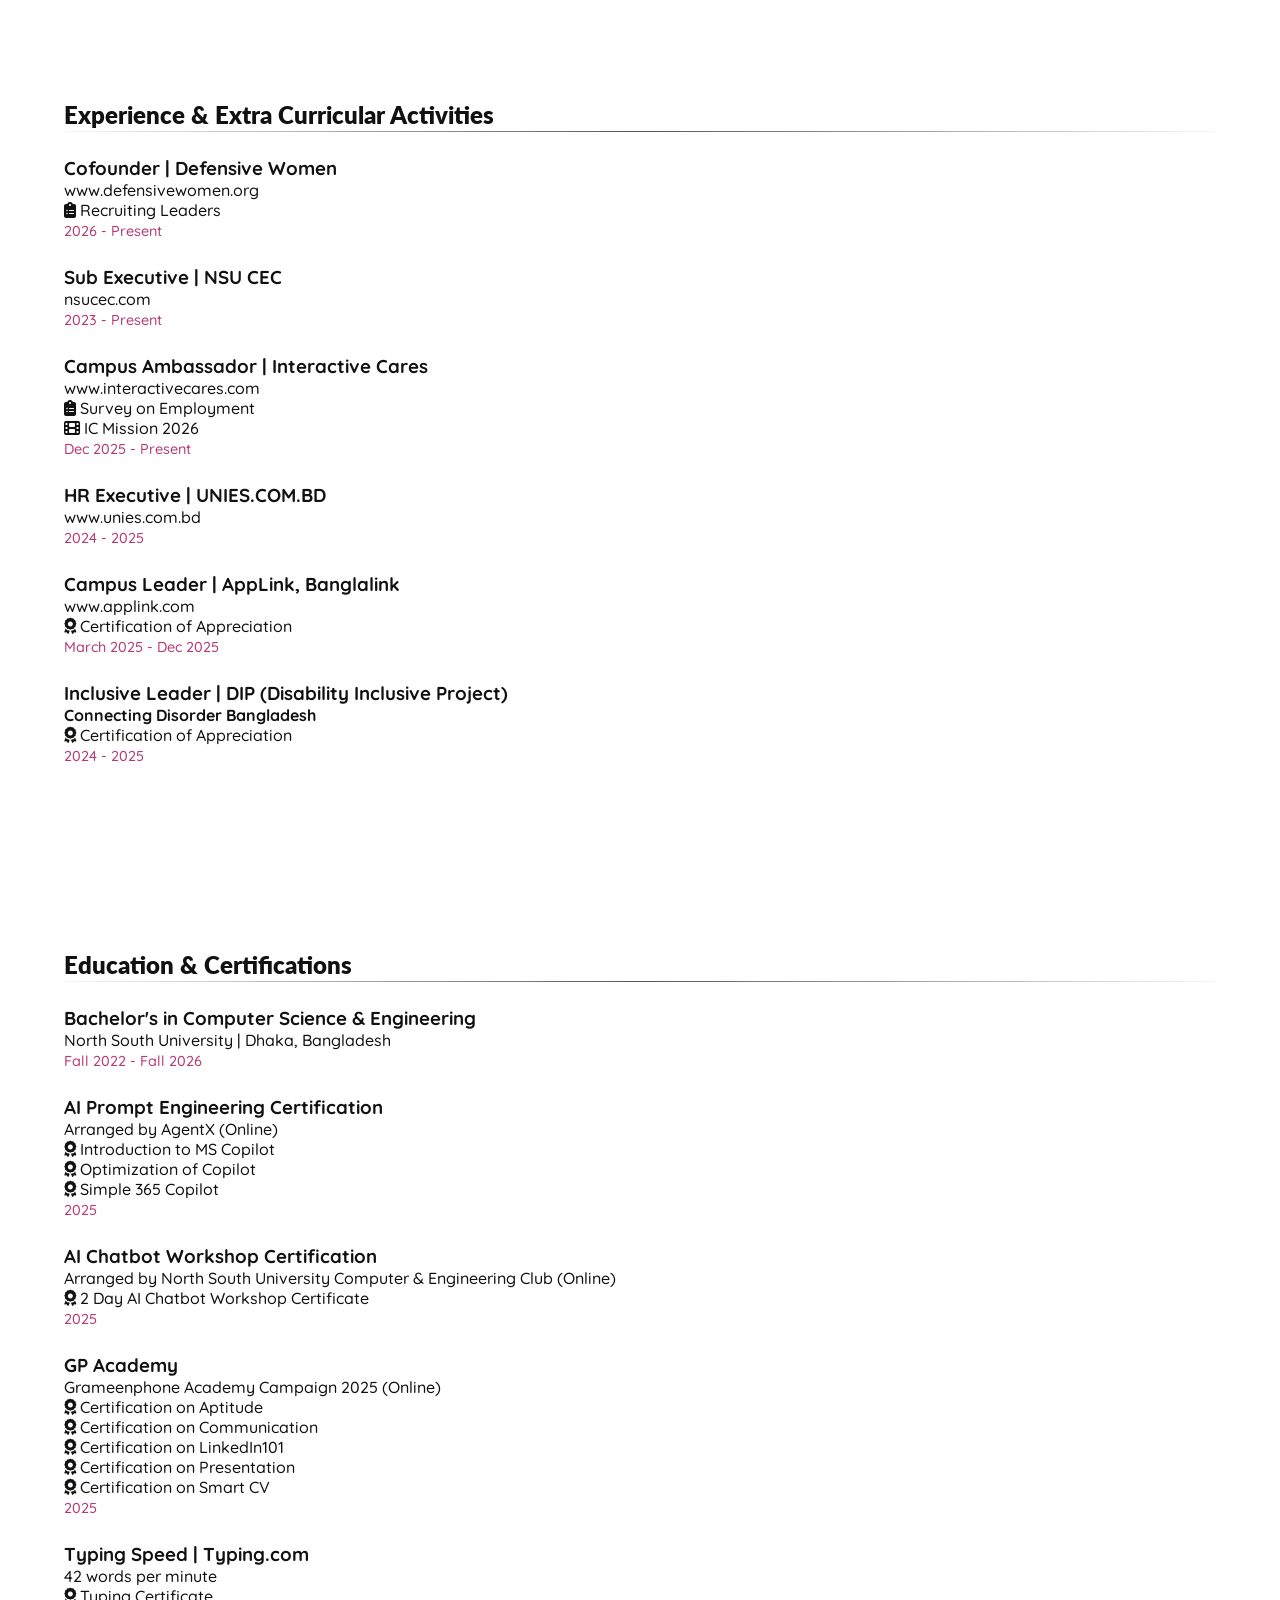
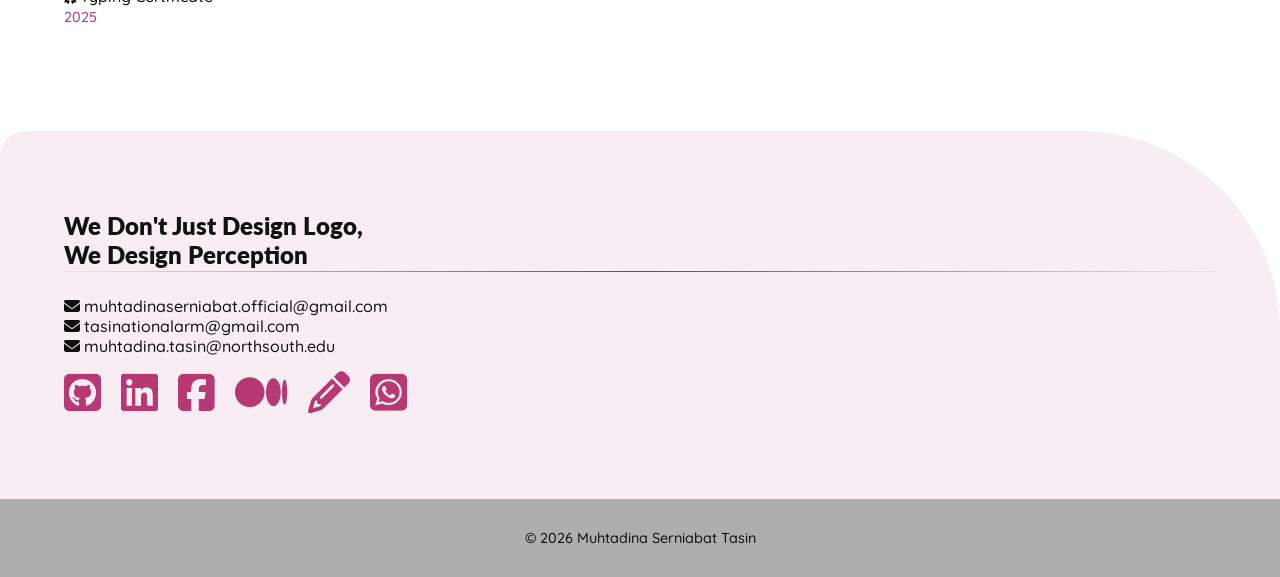
==== commit 5c025d9a: "update 5" ====
--- a/index.html
+++ b/index.html
@@ -13,8 +13,16 @@
     <link rel="preconnect" href="https://fonts.gstatic.com" crossorigin>
     <link href="https://fonts.googleapis.com/css2?family=Anton&family=Arimo:ital,wght@0,400..700;1,400..700&family=Betania+Patmos+In&family=Betania+Patmos+In+GDL&family=Bungee&family=Hind+Siliguri:wght@300;400;500;600;700&family=Inconsolata:wght@200..900&family=Lato:ital,wght@0,100;0,300;0,400;0,700;0,900;1,100;1,300;1,400;1,700;1,900&family=Lobster+Two:ital,wght@0,400;0,700;1,400;1,700&family=Merriweather:ital,opsz,wght@0,18..144,300..900;1,18..144,300..900&family=Montserrat:ital,wght@0,100..900;1,100..900&family=Oswald:wght@200..700&family=Playwrite+AT:ital,wght@0,100..400;1,100..400&family=Quicksand:wght@300..700&family=Roboto+Condensed:ital,wght@0,100..900;1,100..900&family=Roboto:ital,wght@0,100..900;1,100..900&family=Ubuntu:ital,wght@0,300;0,400;0,500;0,700;1,300;1,400;1,500;1,700&display=swap" rel="stylesheet">
 
+    <script src="music.js" defer></script>
 </head>
 <body>
+
+<button id="musicBtn" class="music-btn"><img src="assets/music.jpg" alt="x-music"></button>
+
+<audio id="bgMusic" loop>
+    <source src="assets/music.mp3" type="audio/mpeg">
+</audio>
+
 
 <header>
     <nav class="container">
@@ -248,7 +256,7 @@
 
 <div class="contact_div">
 <section id="contact" class="contact container">
-    <h2>We Don't Just Design Logo, </br>We Design Perception</h2>
+    <h2>We Don't Just Design Logo, <br>We Design Perception</h2>
     <div class="line"></div>
     <p><i class="fa-solid fa-envelope"></i> muhtadinaserniabat.official@gmail.com</p>
     <p><i class="fa-solid fa-envelope"></i> tasinationalarm@gmail.com</p>
--- a/style.css
+++ b/style.css
@@ -55,6 +55,55 @@
     padding: 80px 0;
 }
 
+/* MUSIC */
+.music-btn {
+    position: fixed;
+    bottom: 25px;
+    right: 25px;
+
+    width: 60px;
+    height: 60px;
+
+    border-radius: 50%;
+    border: none;
+
+    background: #ff4d6d;
+    color: white;
+    font-size: 24px;
+
+    cursor: pointer;
+    z-index: 999;
+
+    display: flex;
+    align-items: center;
+    justify-content: center;
+
+    box-shadow: 0 6px 15px rgba(0,0,0,0.2);
+
+    animation: spin 4s linear infinite;
+}
+
+.music-btn img {
+    width: 90%;
+    height: 90%;
+    object-fit: cover;
+    border-radius: 50%;
+}
+
+@keyframes spin {
+    from { transform: rotate(0deg); }
+    to { transform: rotate(360deg); }
+}
+
+.music-btn.paused {
+    animation: none;
+}
+
+.music-btn:hover{
+    transform: scale(1.1);
+    transition: 0.3s;
+}
+
 /* NAV */
 
 header {
@@ -62,7 +111,7 @@
     top: 0;
     left: 0;
     width: 100%;
-    background: var(--bg);
+    /*background: var(--bg);*/
     z-index: 1000;
     border-bottom: 1px solid rgba(0,0,0,0.05);
 }
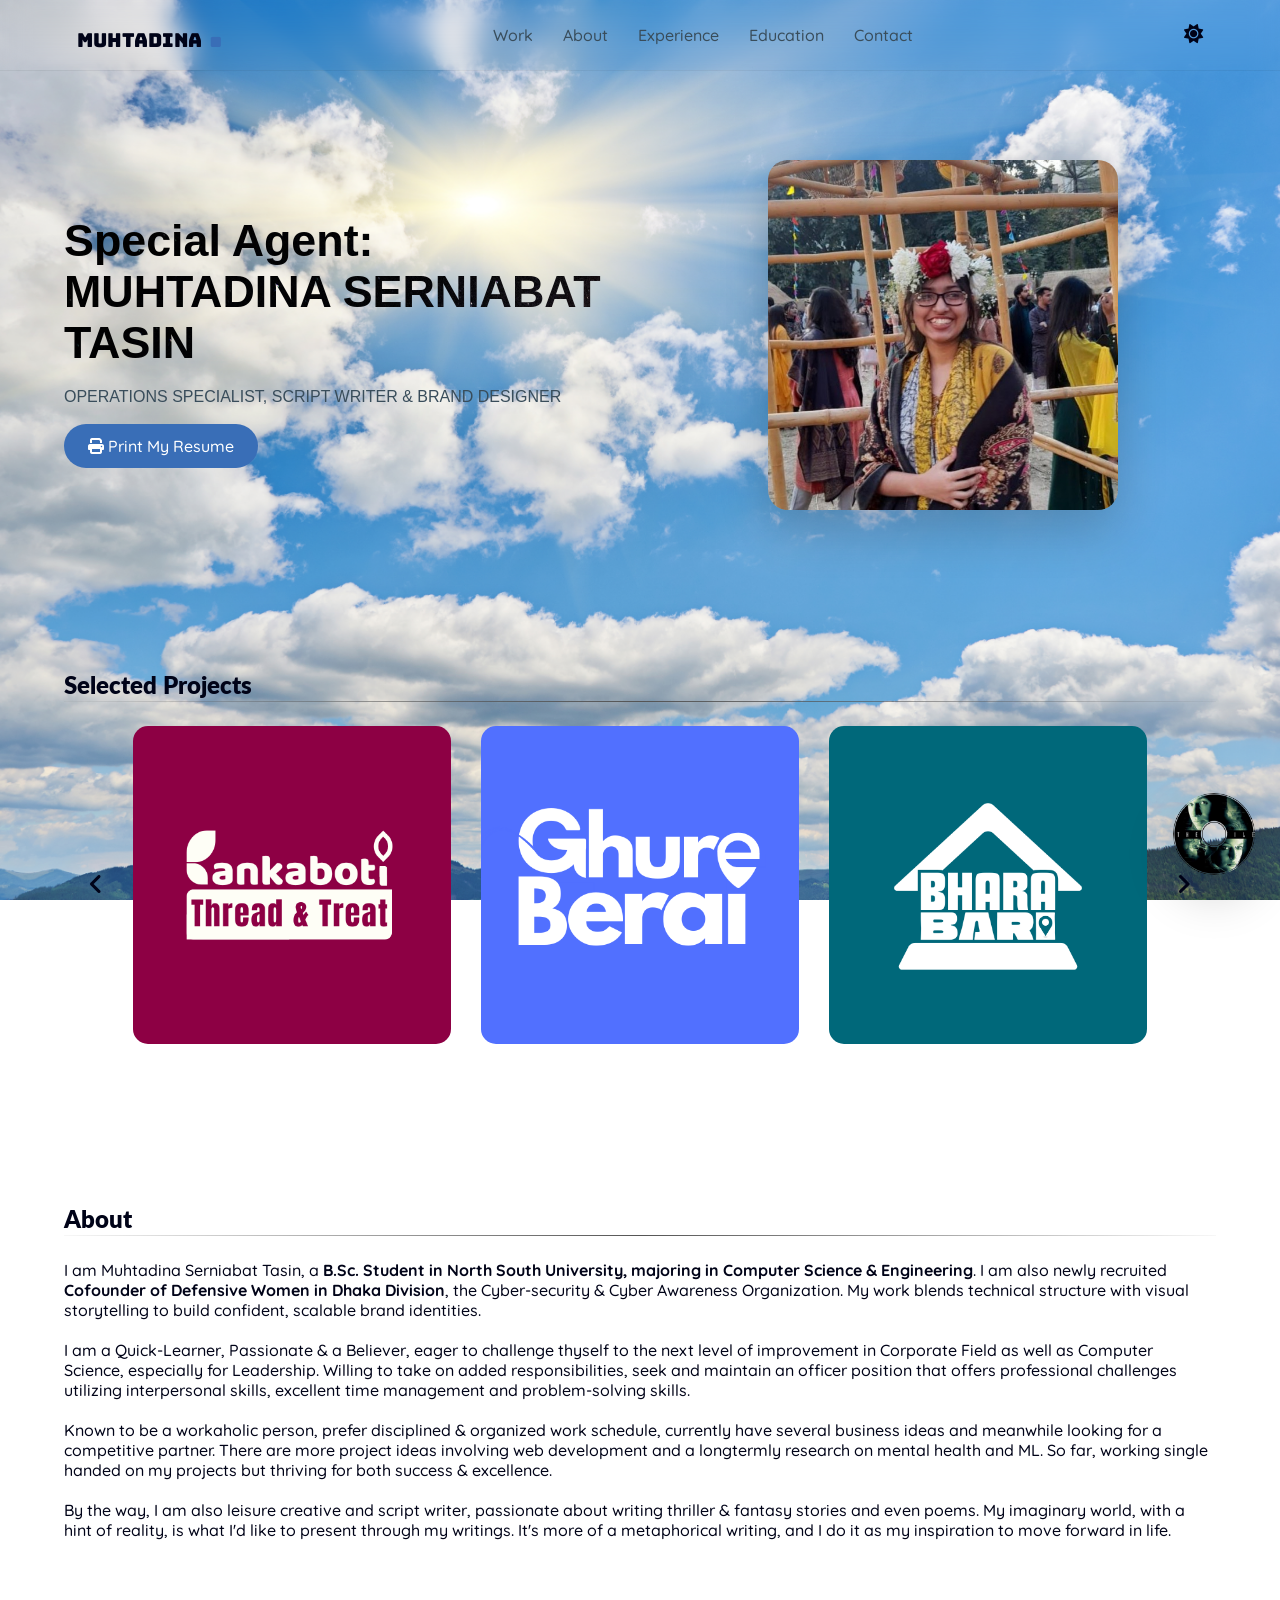
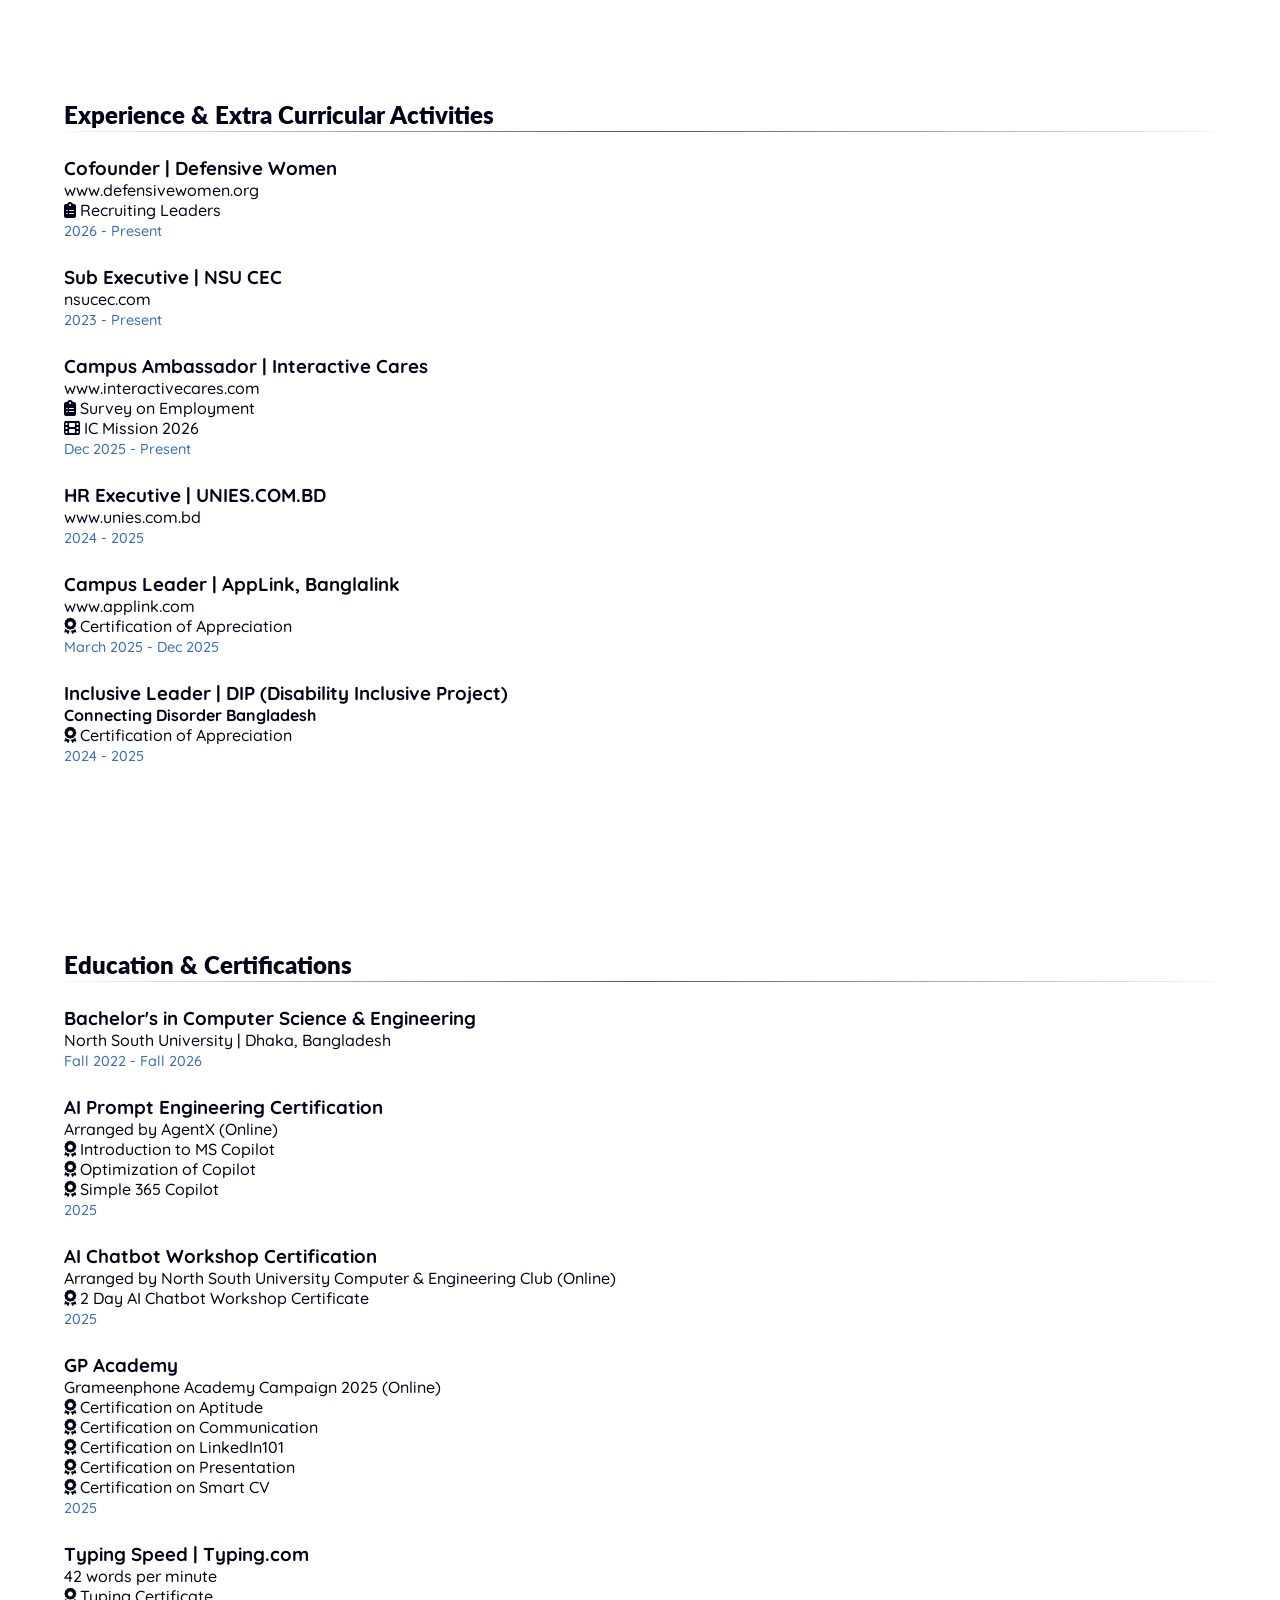
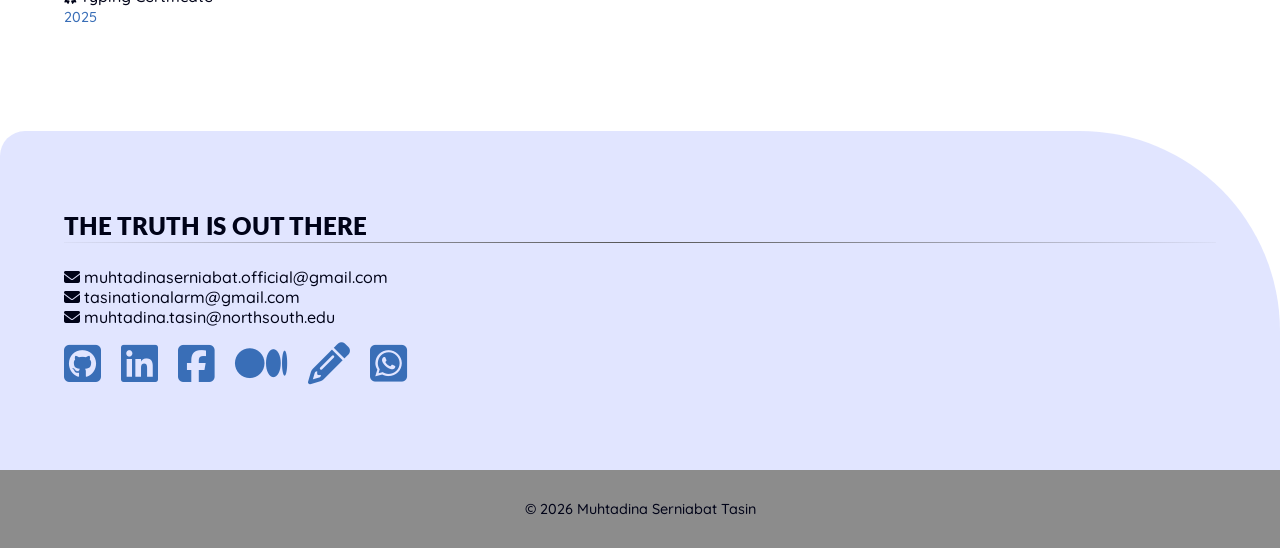
==== commit 8ad89c22: "update 6" ====
--- a/index.html
+++ b/index.html
@@ -17,7 +17,7 @@
 </head>
 <body>
 
-<button id="musicBtn" class="music-btn"><img src="assets/music.jpg" alt="x-music"></button>
+<button id="musicBtn" class="music-btn"><img src="assets/music.png" alt="x-music"></button>
 
 <audio id="bgMusic" loop>
     <source src="assets/music.mp3" type="audio/mpeg">
@@ -52,8 +52,8 @@
     <div class="hero-flex">
 
         <div class="hero-text">
-            <h1>Operations Specialist & Brand Designer</h1>
-            <p>Creating meaningful visual systems with precision and modern clarity.</p>
+            <h1>Special Agent: MUHTADINA SERNIABAT TASIN</h1>
+            <p>OPERATIONS SPECIALIST, SCRIPT WRITER & BRAND DESIGNER</p>
             <a href="assets/resume.pdf" class="btn" target="_blank"><i class="fa-solid fa-print"></i> Print My Resume</a>
         </div>
 
@@ -256,7 +256,7 @@
 
 <div class="contact_div">
 <section id="contact" class="contact container">
-    <h2>We Don't Just Design Logo, <br>We Design Perception</h2>
+    <h2>THE TRUTH IS OUT THERE</h2>
     <div class="line"></div>
     <p><i class="fa-solid fa-envelope"></i> muhtadinaserniabat.official@gmail.com</p>
     <p><i class="fa-solid fa-envelope"></i> tasinationalarm@gmail.com</p>
--- a/style.css
+++ b/style.css
@@ -1,17 +1,20 @@
 :root {
     --bg: #ffffff;
-    --text: #111111;
-    --secondary: #555;
+    --text: #000318;
+    --secondary: #394d5b;
     --secondary-hover: #111111;
-    --accent: #b73974;
-    --accent-hover: #ff8fc3;
+    --accent: #396eb7;
+    --accent-hover: #8fa9ff;
     --card-bg: #f5f5f5;
     --nav-shadow: rgb(255 255 255 10%);
     --line:linear-gradient(1deg, 
     transparent, #555, transparent);
-    --footer: #828282a4;
-    --contact:#f7edf3;
+    --footer: #828282ea;
+    --contact:#d6dcffb9;
     --box-shadow: 0 20px 50px rgba(0,0,0,0.2);
+
+    --img: url('assets/light.jpg');
+    --title: url('assets/light-title.png');
 }
 
 [data-theme="dark"] {
@@ -19,15 +22,18 @@
     --text: #ffffff;
     --secondary: #aaaaaa;
     --secondary-hover: #ffffff;
-    --accent: #b73974;
-    --accent-hover: #ff8fc3;
+    --accent: #399cb7;
+    --accent-hover: #8fddff;
     --card-bg: #1a1a25;
     --nav-shadow: rgba(255, 255, 255, 0.5);
     --line: linear-gradient(0deg, 
     transparent, #c6c6c6, transparent);
-    --footer: #000000;
-    --contact:#1d0011;
+    --footer: #000000ea;
+    --contact:#08001de0;
     --box-shadow: 0 20px 50px rgba(255, 255, 255, 0.2);
+
+    --img: url('assets/dark.jpg');
+    --title: url('assets/dark-title.png');
 }
 
 * {
@@ -42,6 +48,12 @@
     font-weight: 500;
     background: var(--bg);
     color: var(--text);
+
+    background-image: var(--img);
+    background-size: cover;
+    background-repeat: no-repeat;
+    background-position: center;
+    background-attachment: fixed;
 }
 
 body h1, h2{
@@ -61,13 +73,13 @@
     bottom: 25px;
     right: 25px;
 
-    width: 60px;
-    height: 60px;
+    width: 82px;
+    height: 82px;
 
     border-radius: 50%;
     border: none;
 
-    background: #ff4d6d;
+    background: #003e4800;
     color: white;
     font-size: 24px;
 
@@ -78,14 +90,15 @@
     align-items: center;
     justify-content: center;
 
-    box-shadow: 0 6px 15px rgba(0,0,0,0.2);
+    /*box-shadow: 0 6px 15px rgba(0,0,0,0.2);*/
+    box-shadow: var(--box-shadow);
 
     animation: spin 4s linear infinite;
 }
 
 .music-btn img {
-    width: 90%;
-    height: 90%;
+    width: 100%;
+    height: 100%;
     object-fit: cover;
     border-radius: 50%;
 }
@@ -210,11 +223,27 @@
 }
 
 .hero h1 {
+    font-family: 'Anton', sans-serif;
     font-size: clamp(2rem, 5vw, 2.8rem);
     margin-bottom: 20px;
+
+    background: var(--title);
+    -webkit-background-clip: text;
+    color: transparent; 
+    animation: animate 80s linear infinite;
+}
+
+@keyframes animate{
+    0%{
+        background-position: 0% 50%;
+    }
+    100%{
+        background-position: 100% 50%; 
+    }
 }
 
 .hero p {
+    font-family: 'Roboto Condensed', sans-serif;
     color: var(--secondary);
     margin-bottom: 30px;
 }
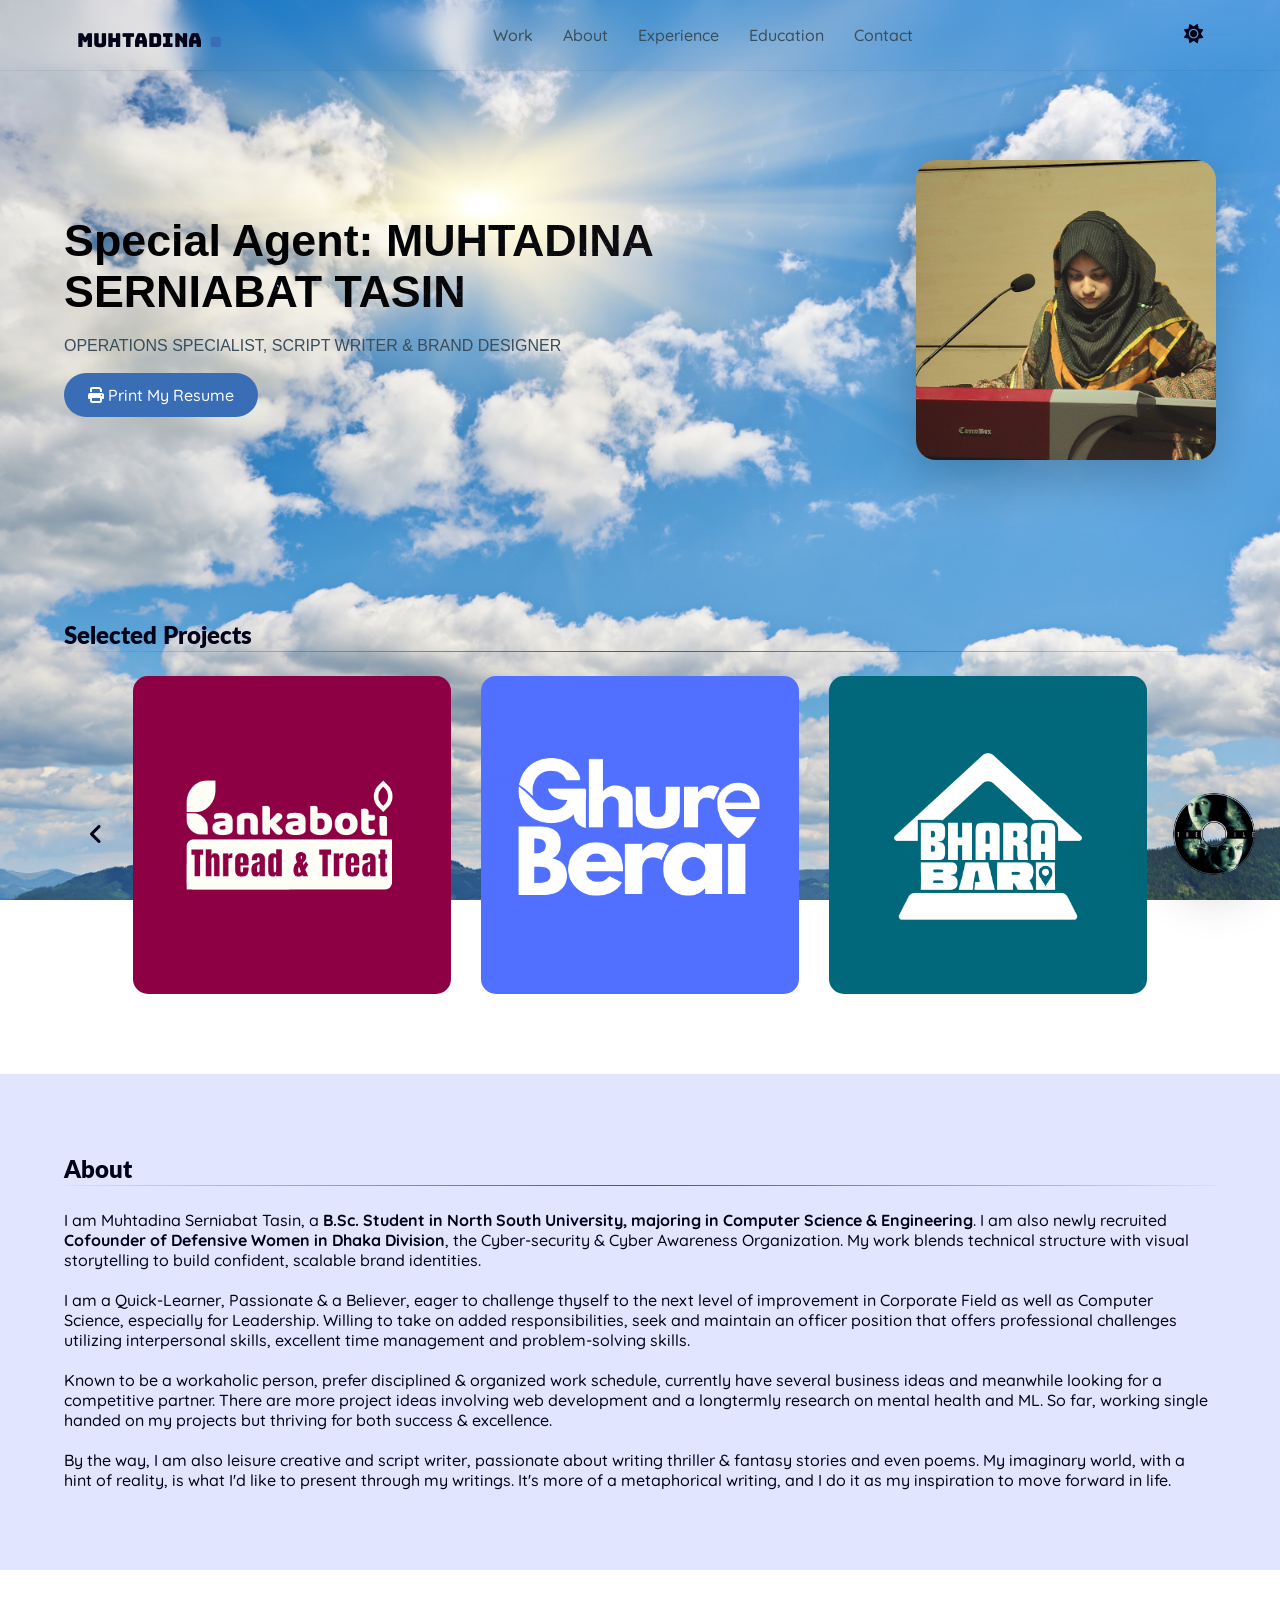
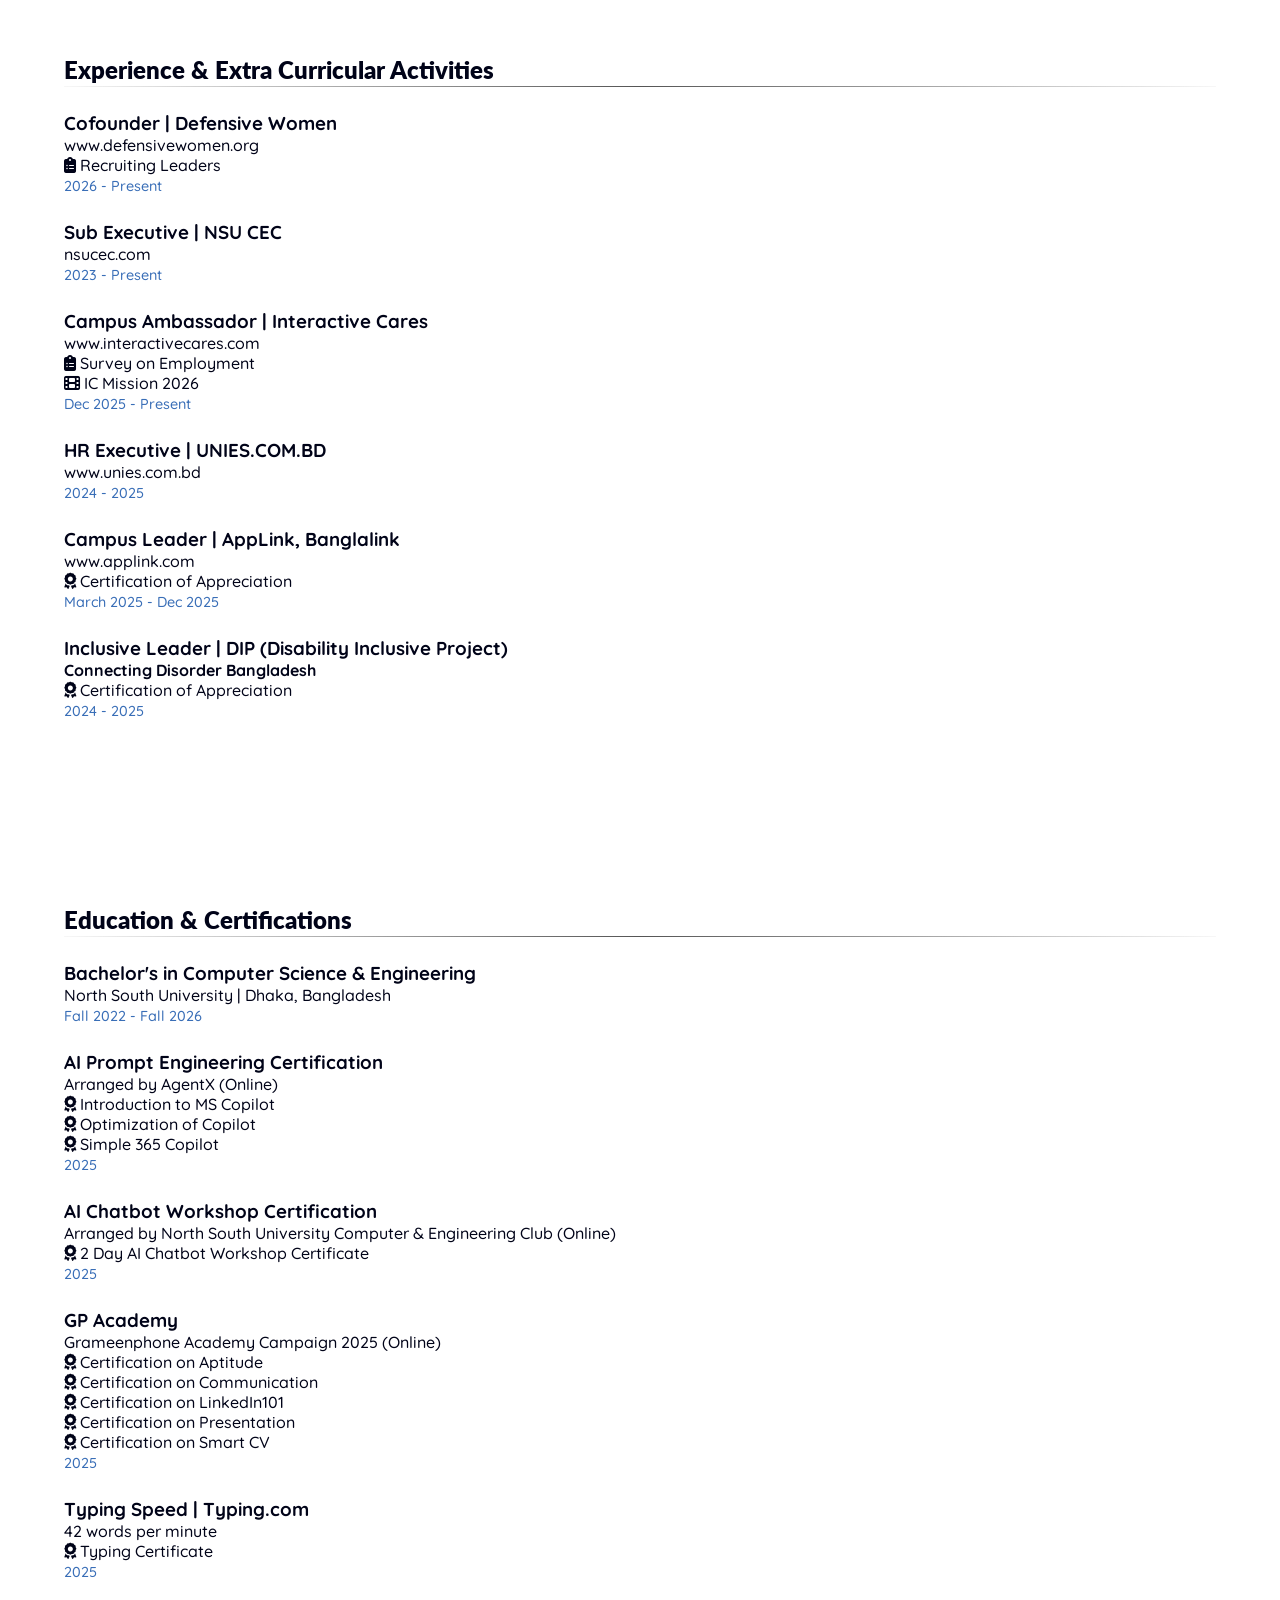
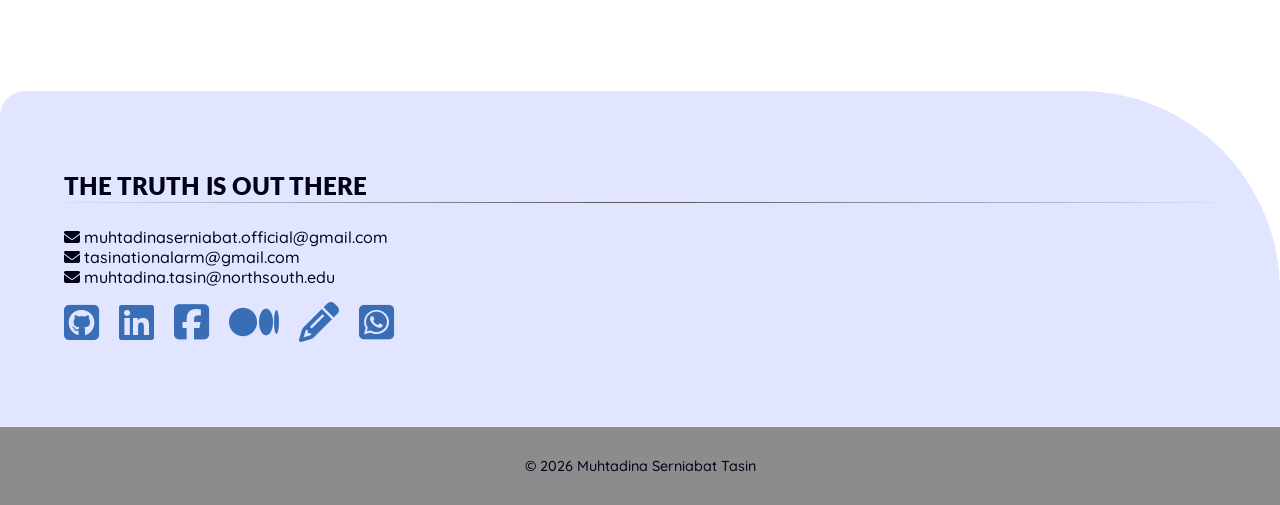
==== commit e162edd1: "update 7" ====
--- a/index.html
+++ b/index.html
@@ -57,9 +57,8 @@
             <a href="assets/resume.pdf" class="btn" target="_blank"><i class="fa-solid fa-print"></i> Print My Resume</a>
         </div>
 
-        <div class="hero-image">
-            <img src="assets/photo.jpg" alt="Muhtadina Serniabat Tasin">
-        </div>
+        <img src="assets/photo.jpg" alt="Muhtadina Serniabat Tasin" class="hero-image">
+        <!--<img src="assets/card.png" alt="Muhtadina Serniabat Tasin" class="hero-overlay">-->
 
     </div>
 </section>
@@ -122,7 +121,7 @@
         <button class="arrow right" id="next"><i class="fa-solid fa-angle-right"></i></button>
     </div>
 </section>
-
+<div class="about_div">
 <section id="about" class="about container">
     <h2>About</h2>
     <div class="line"></div>
@@ -149,7 +148,9 @@
         My imaginary world, with a hint of reality, is what I'd like to present through my writings. It's more of a metaphorical writing, and I do it as my inspiration to move forward in life. 
     </p>
 </section>
-
+</div>
+
+<div class="rest">
 <section id="experience" class="achievements container">
     <h2>Experience & Extra Curricular Activities</h2>
     <div class="line"></div>
@@ -253,6 +254,7 @@
     
     <i class="fa-solid fa-clipboard-question"></i>
 </section>-->
+</div>
 
 <div class="contact_div">
 <section id="contact" class="contact container">
--- a/style.css
+++ b/style.css
@@ -276,14 +276,20 @@
     flex: 1;
     display: flex;
     justify-content: center;
-}
-
-.hero-image img {
-    width: 350px;
-    max-width: 100%;
+
+    max-width: 300px;
     border-radius: 20px;
     box-shadow: var(--box-shadow);
 }
+.hero-overlay{
+    position: absolute;       /* position relative to hero-container */
+    right: 2%;
+    width: 180px;
+    transform: rotate(8deg);
+    z-index: 10;
+    filter: drop-shadow(0 15px 25px rgba(0,0,0,0.35));
+}
+
 
 @media (max-width: 768px) {
 
@@ -427,6 +433,21 @@
     padding-top: 5px;
 }
 
+/* ABOUT */
+.about_div{
+    background: var(--contact); 
+}
+
+/* REST OF THE SECTIONS */
+.rest{
+    backdrop-filter: blur(14px);
+    -webskit-backdrop-filter: blur(14px);
+    border-top: 1px solid var(--nav-shadow);
+    border-bottom: 1px solid var(--nav-shadow);
+    margin-top: 5px;
+    margin-bottom: 5px;
+}
+
 /* CONTACT */
 .contact_div{
     background: var(--contact);
@@ -444,7 +465,7 @@
 .links a {
     text-decoration: none;
     color: var(--accent);
-    font-size: 42px;
+    font-size: 40px;
 }
 
 /* FOOTER */
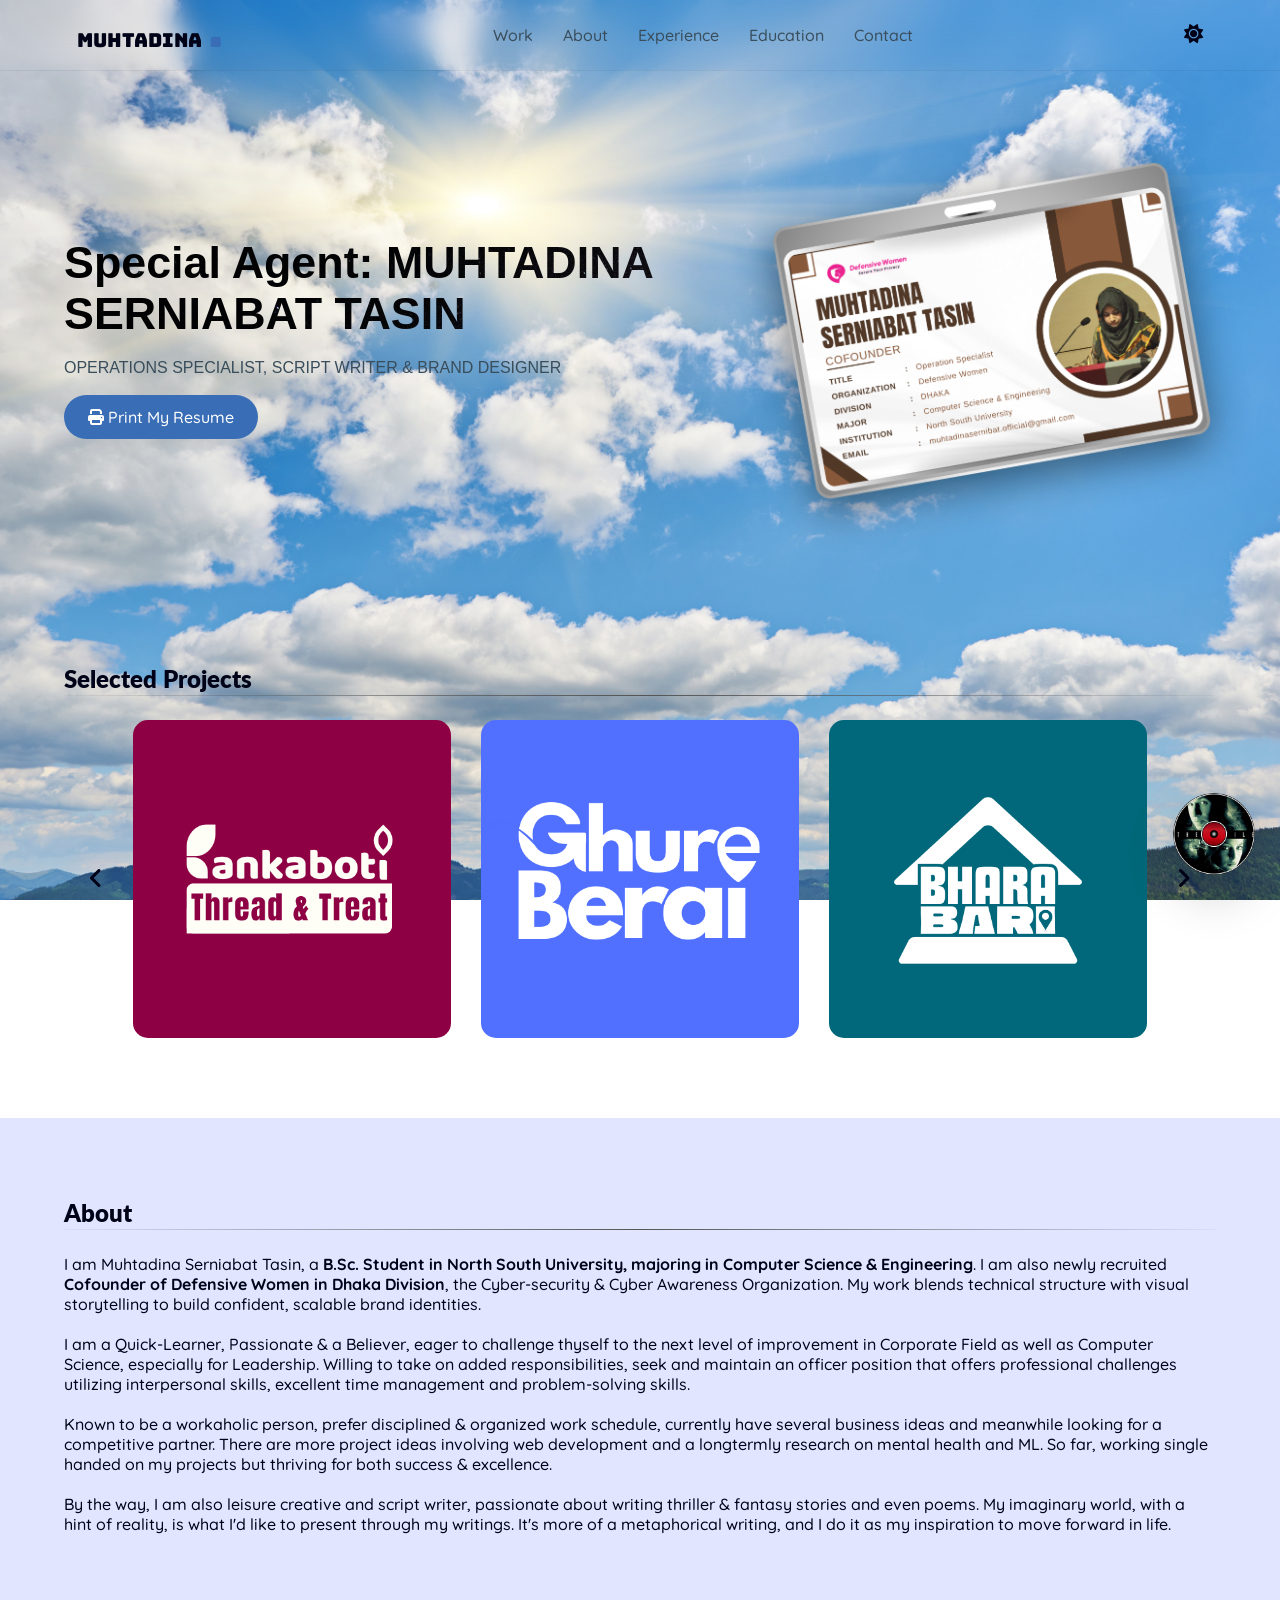
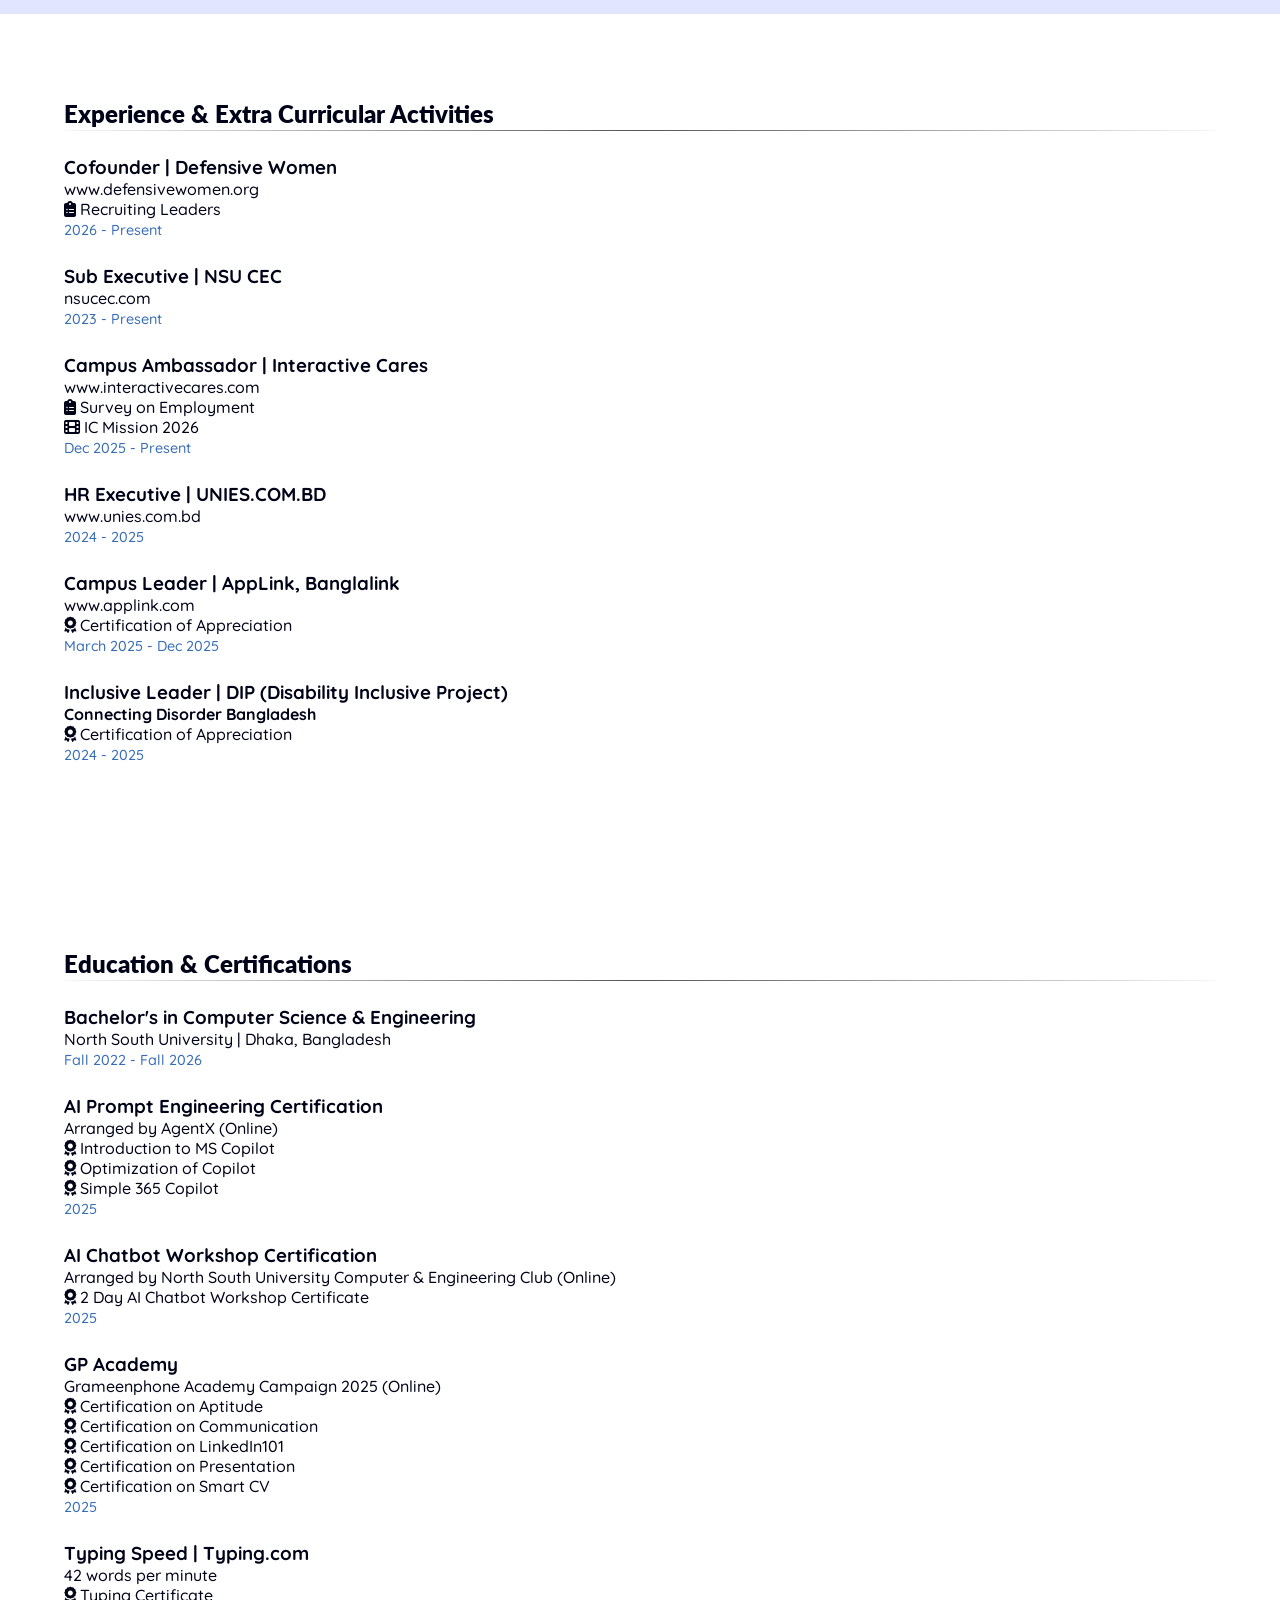
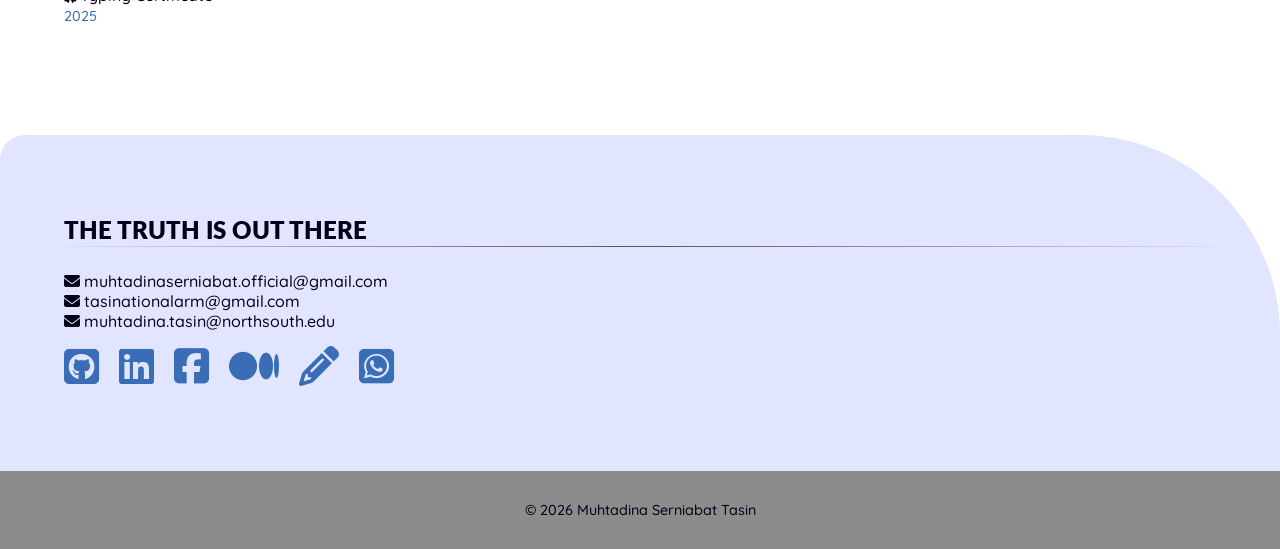
==== commit f55ef4ce: "update 8" ====
--- a/index.html
+++ b/index.html
@@ -57,7 +57,7 @@
             <a href="assets/resume.pdf" class="btn" target="_blank"><i class="fa-solid fa-print"></i> Print My Resume</a>
         </div>
 
-        <img src="assets/photo.jpg" alt="Muhtadina Serniabat Tasin" class="hero-image">
+        <img src="assets/card.png" alt="Muhtadina Serniabat Tasin" class="hero-image">
         <!--<img src="assets/card.png" alt="Muhtadina Serniabat Tasin" class="hero-overlay">-->
 
     </div>
--- a/style.css
+++ b/style.css
@@ -277,9 +277,11 @@
     display: flex;
     justify-content: center;
 
-    max-width: 300px;
+    width: 100%;
+    max-width: 450px;
     border-radius: 20px;
-    box-shadow: var(--box-shadow);
+    /*box-shadow: var(--box-shadow);*/
+    filter: drop-shadow(0 12px 20px rgba(0,0,0,0.45));
 }
 .hero-overlay{
     position: absolute;       /* position relative to hero-container */
